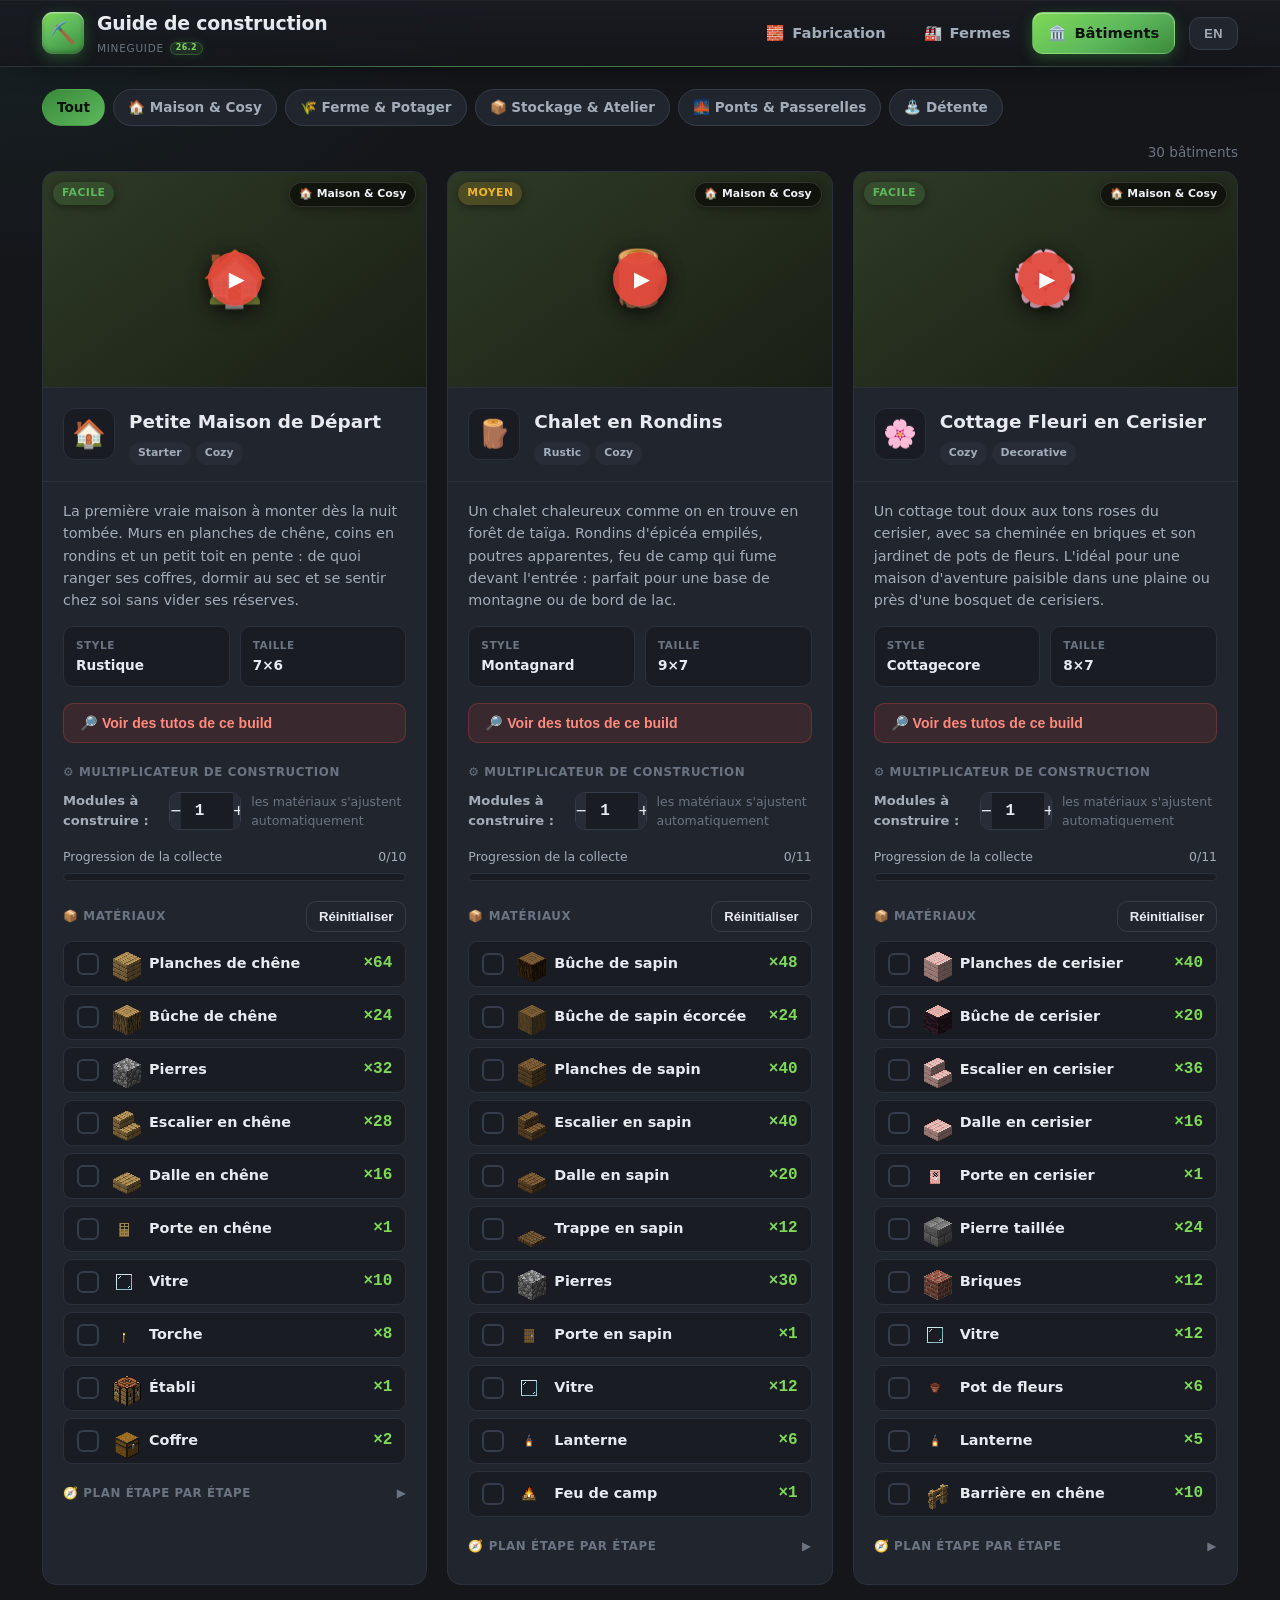
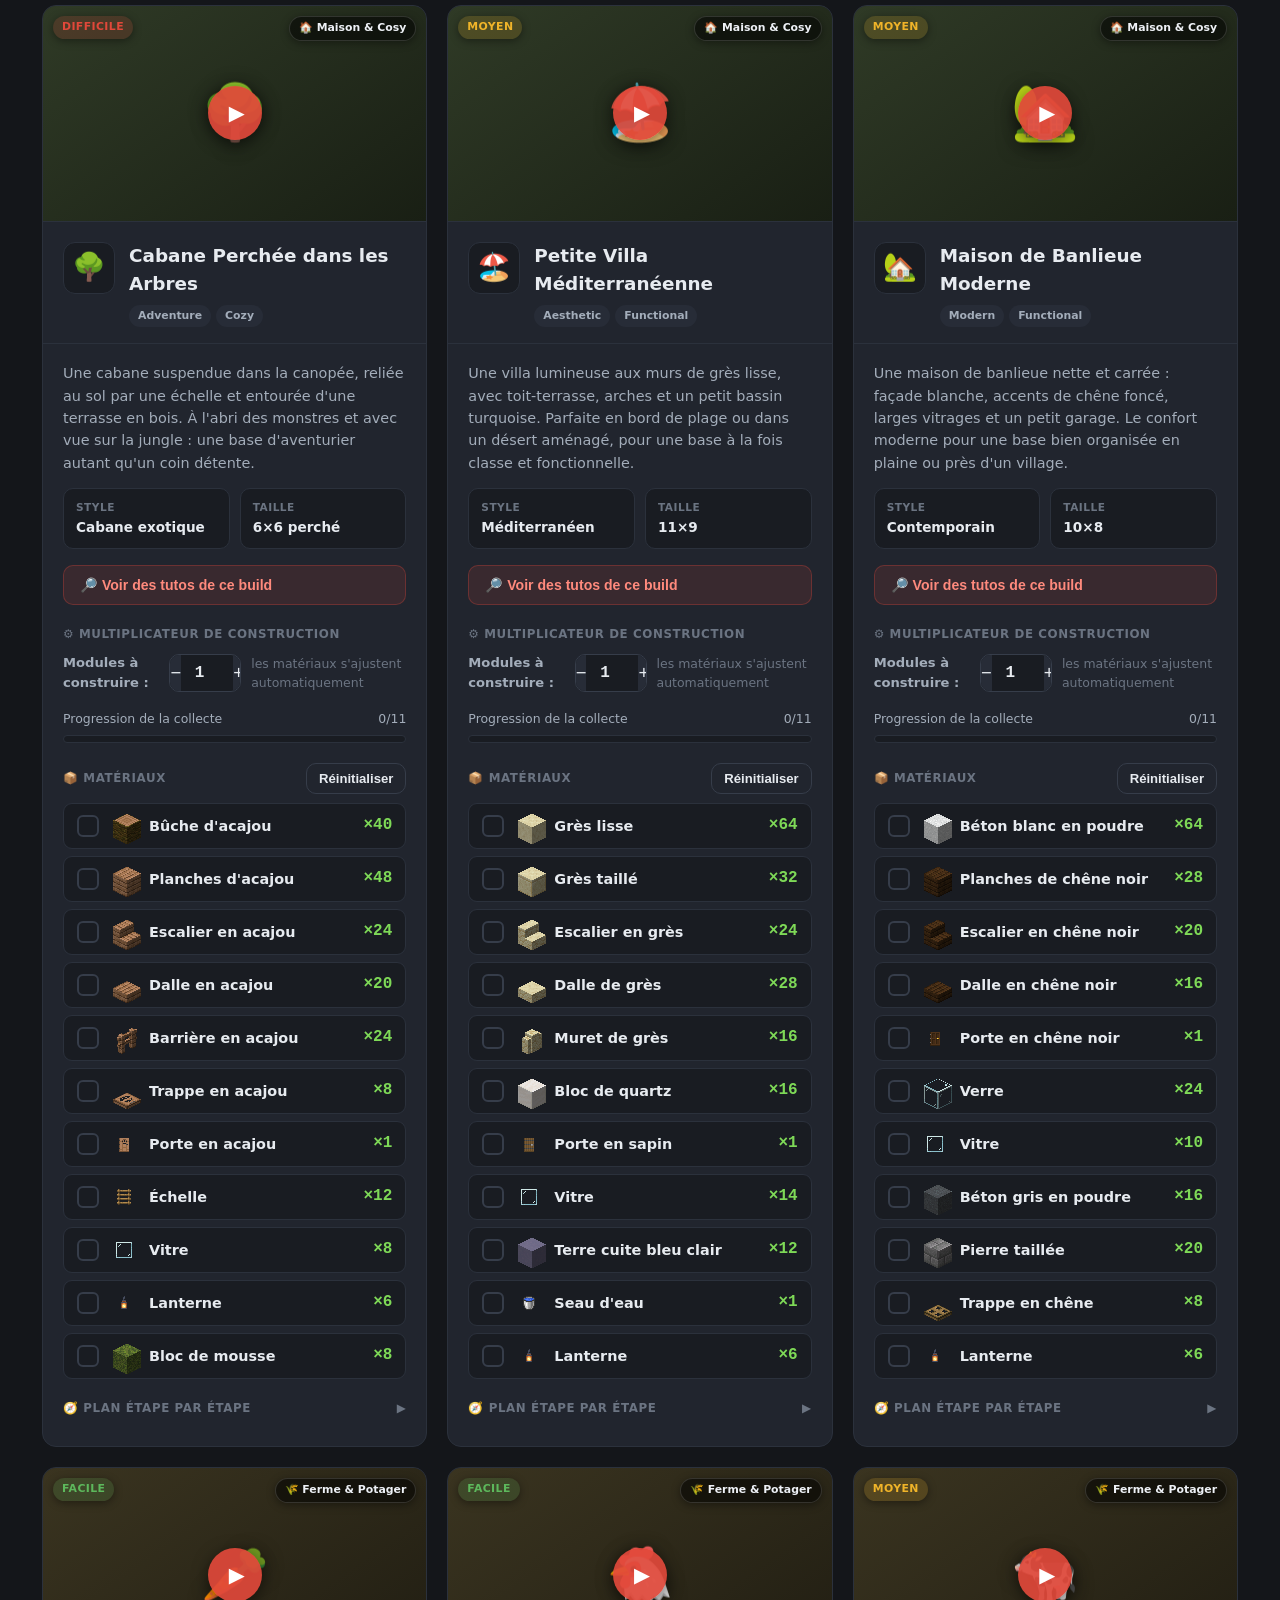
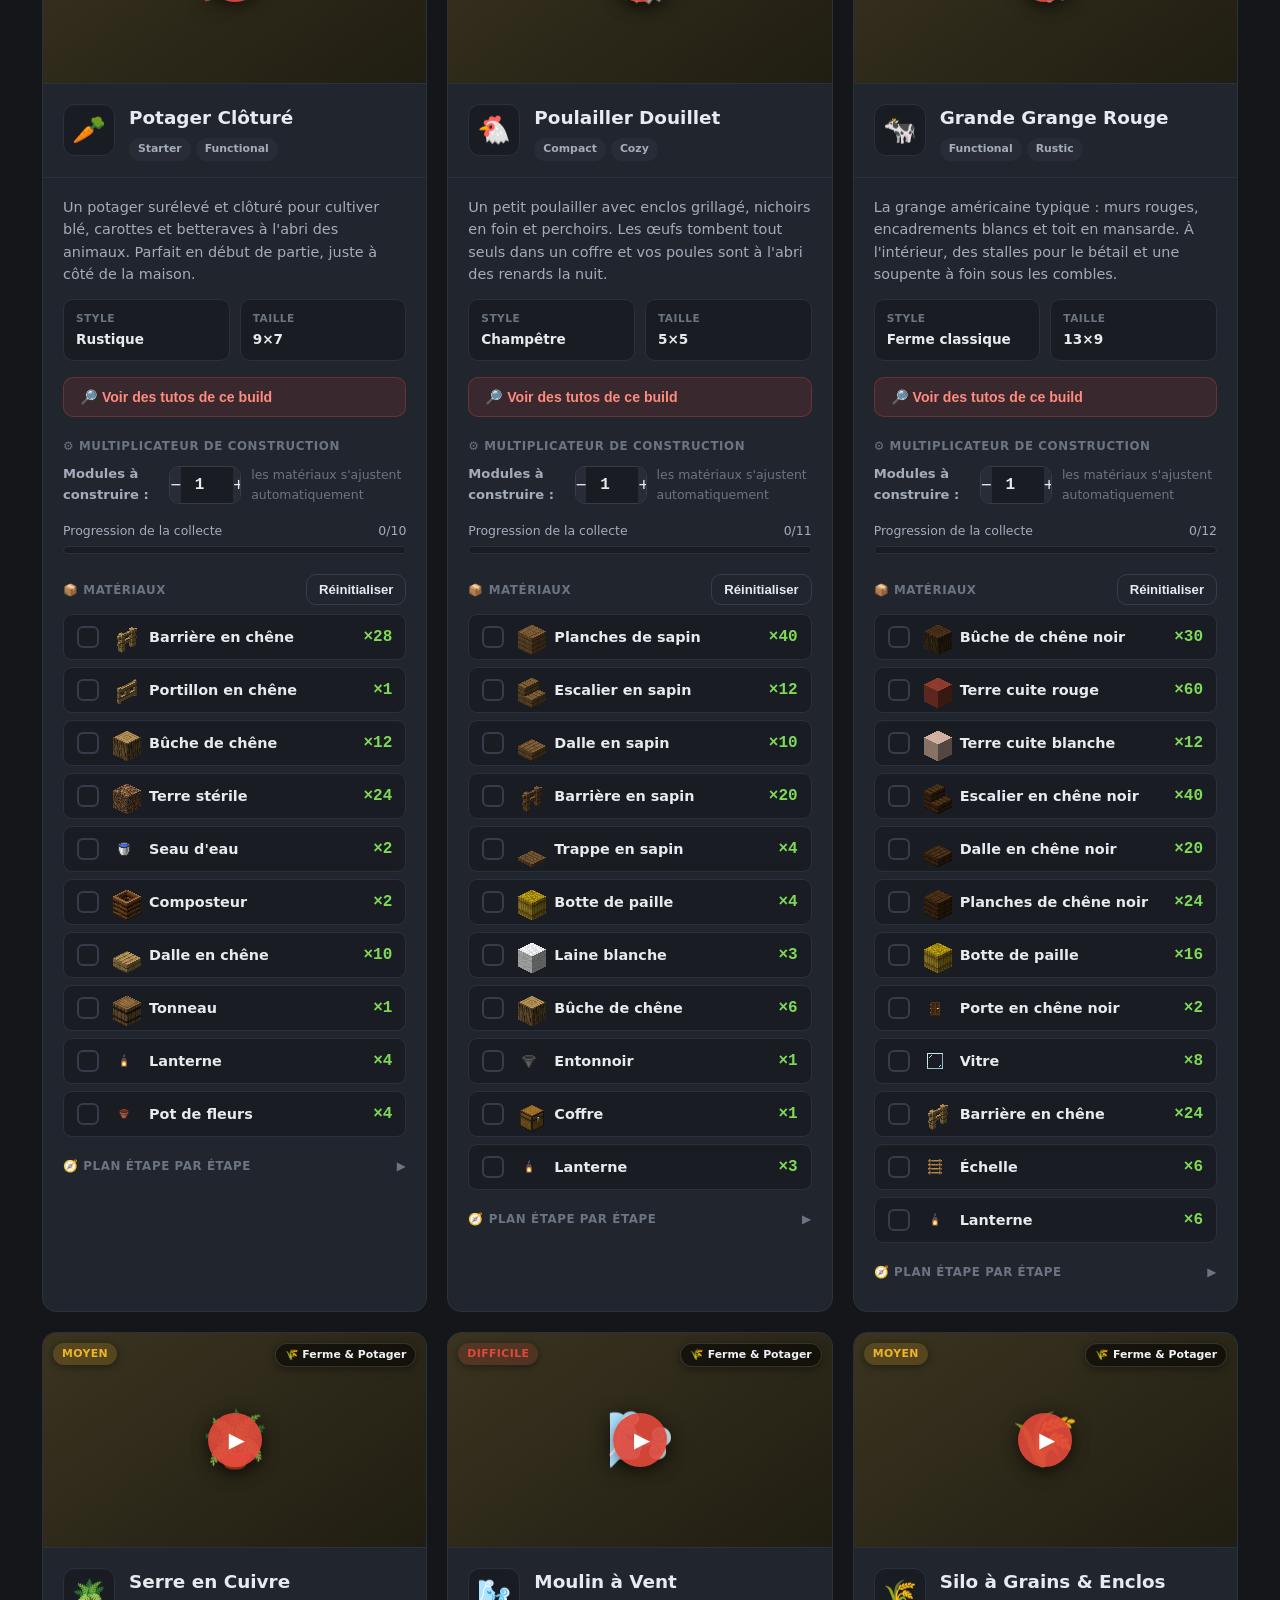
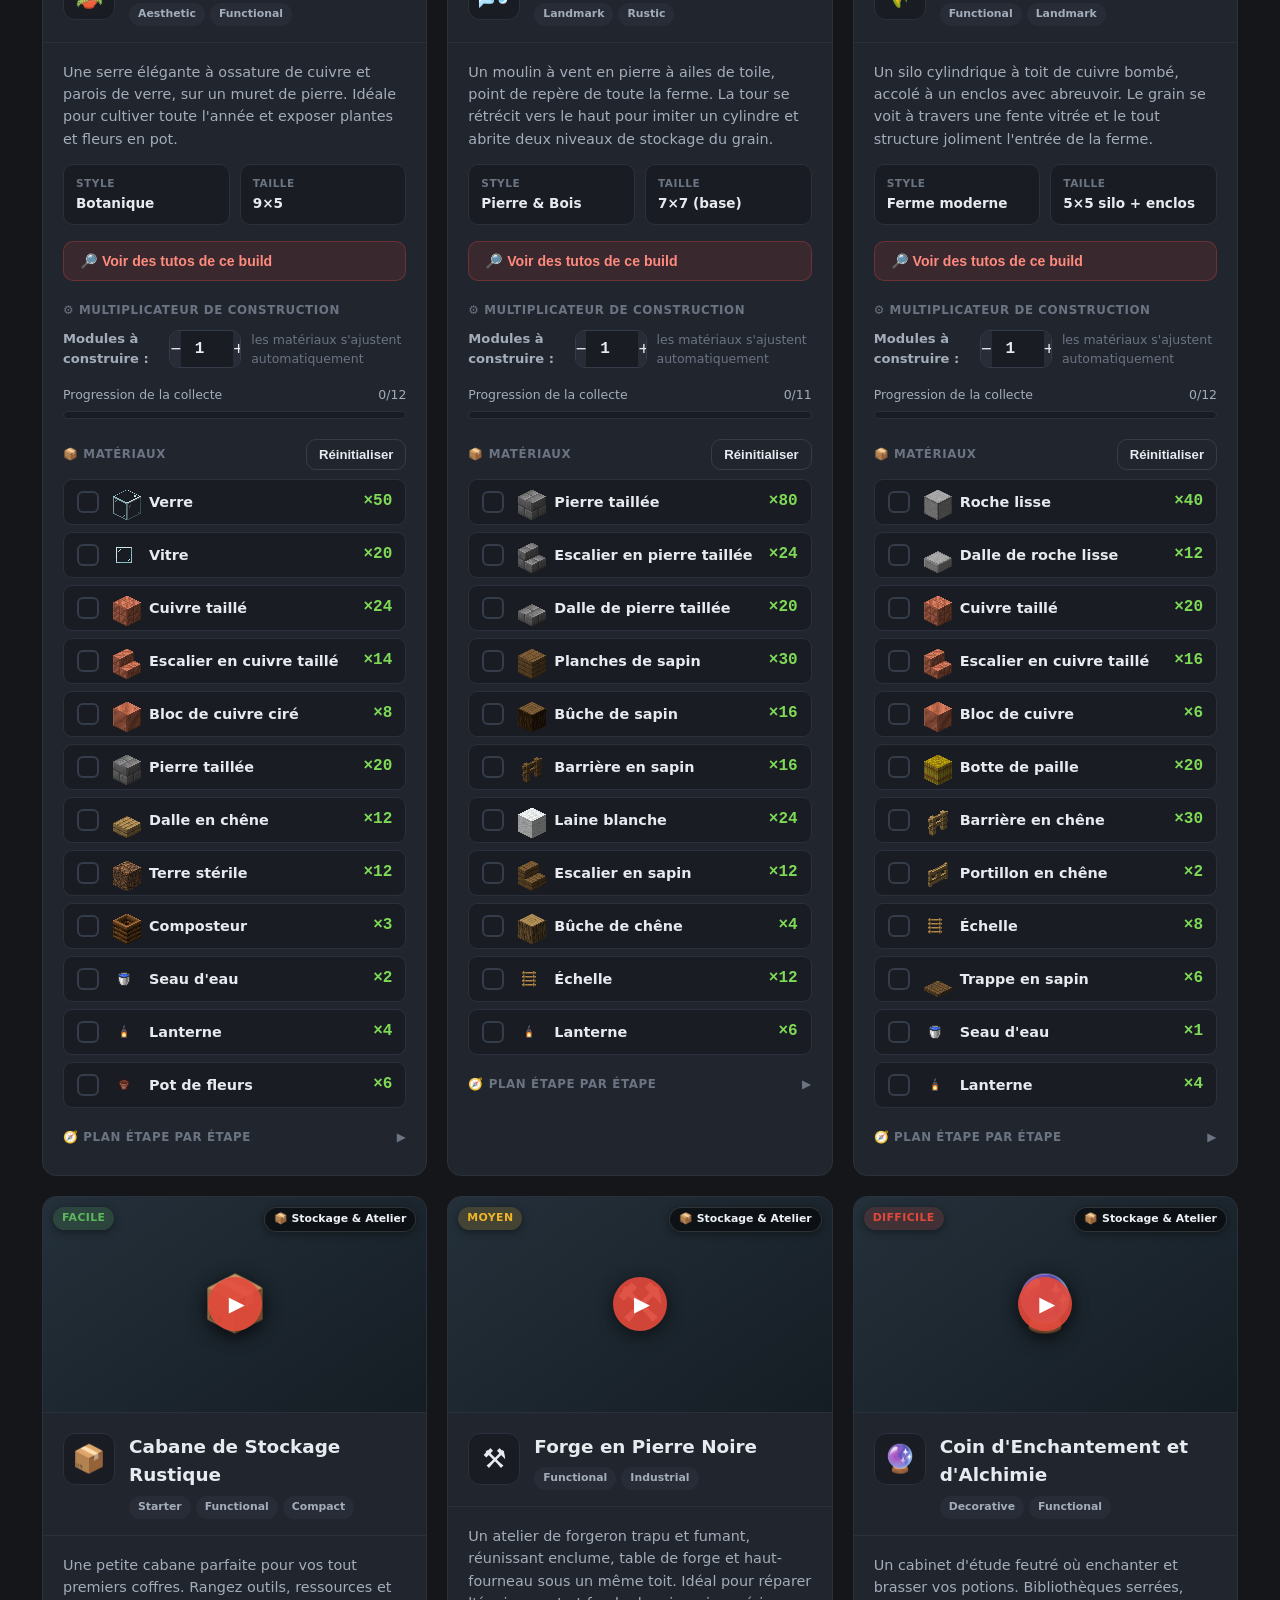
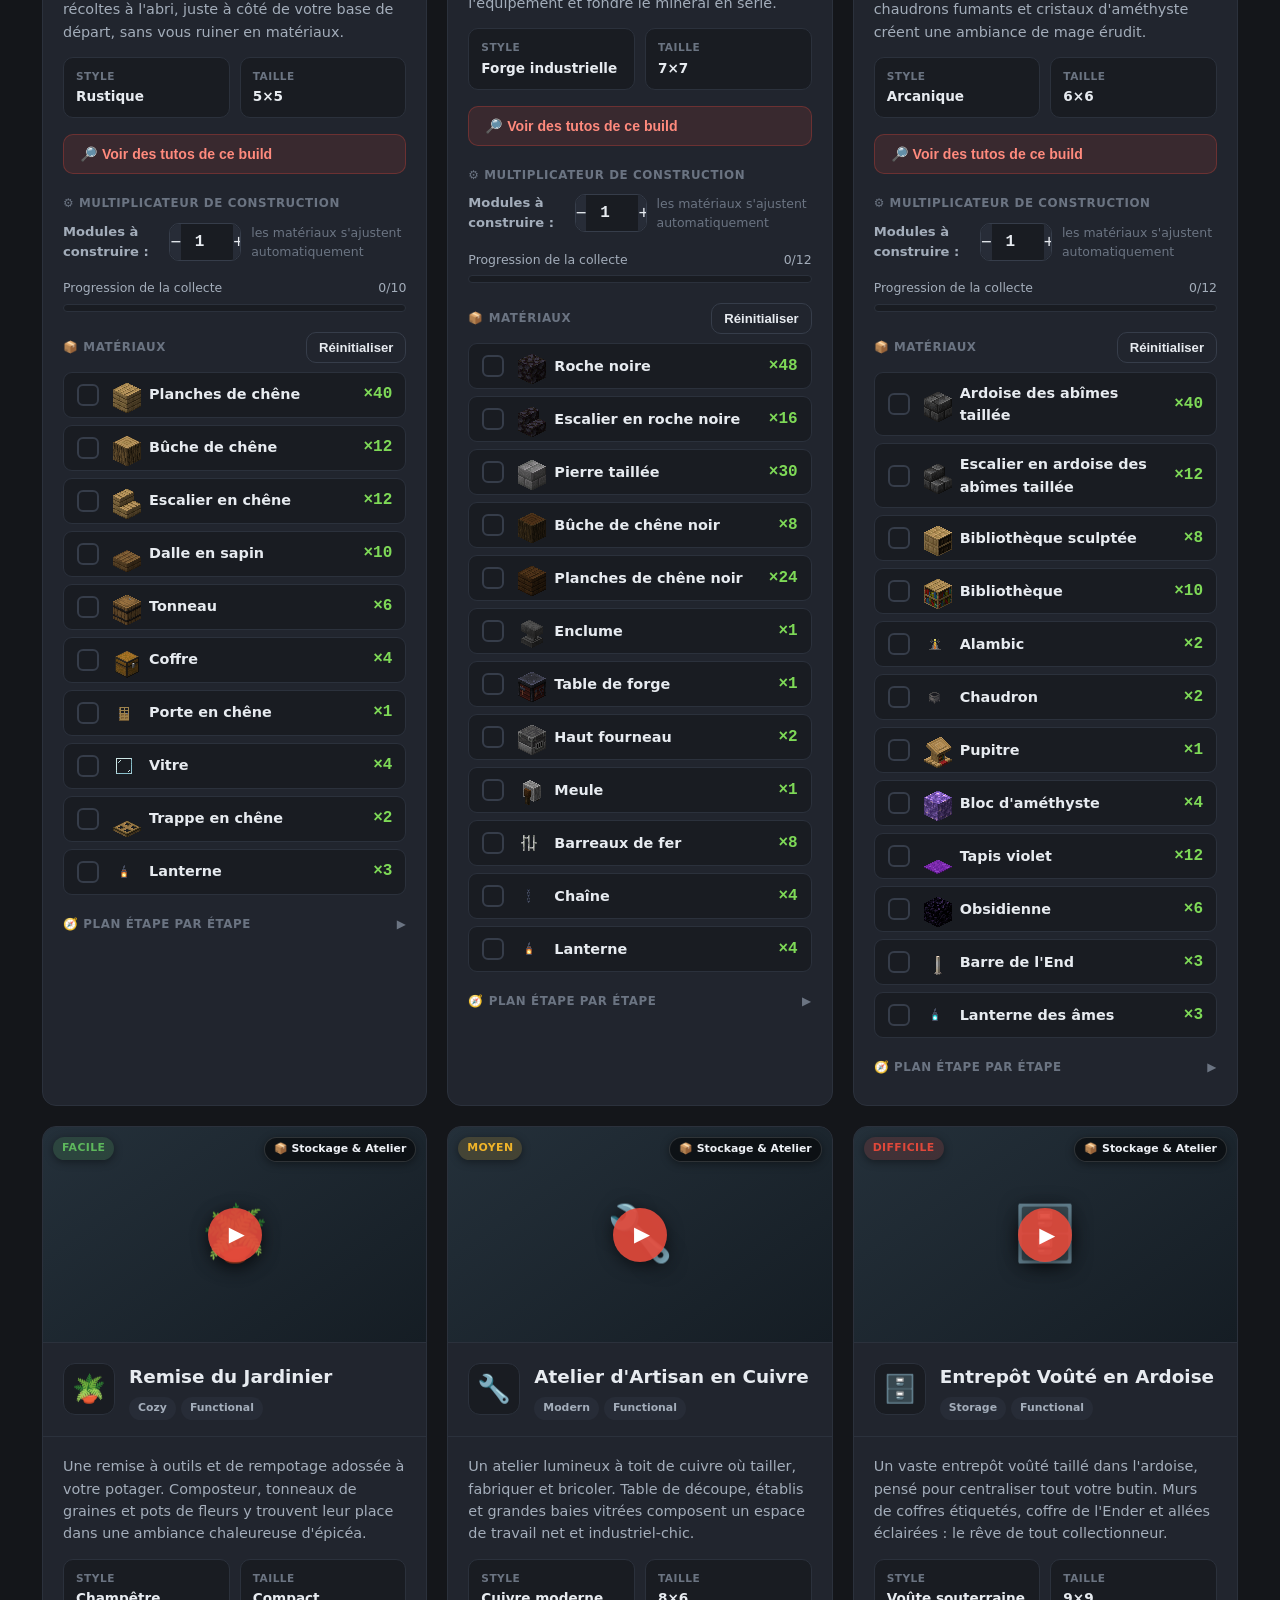
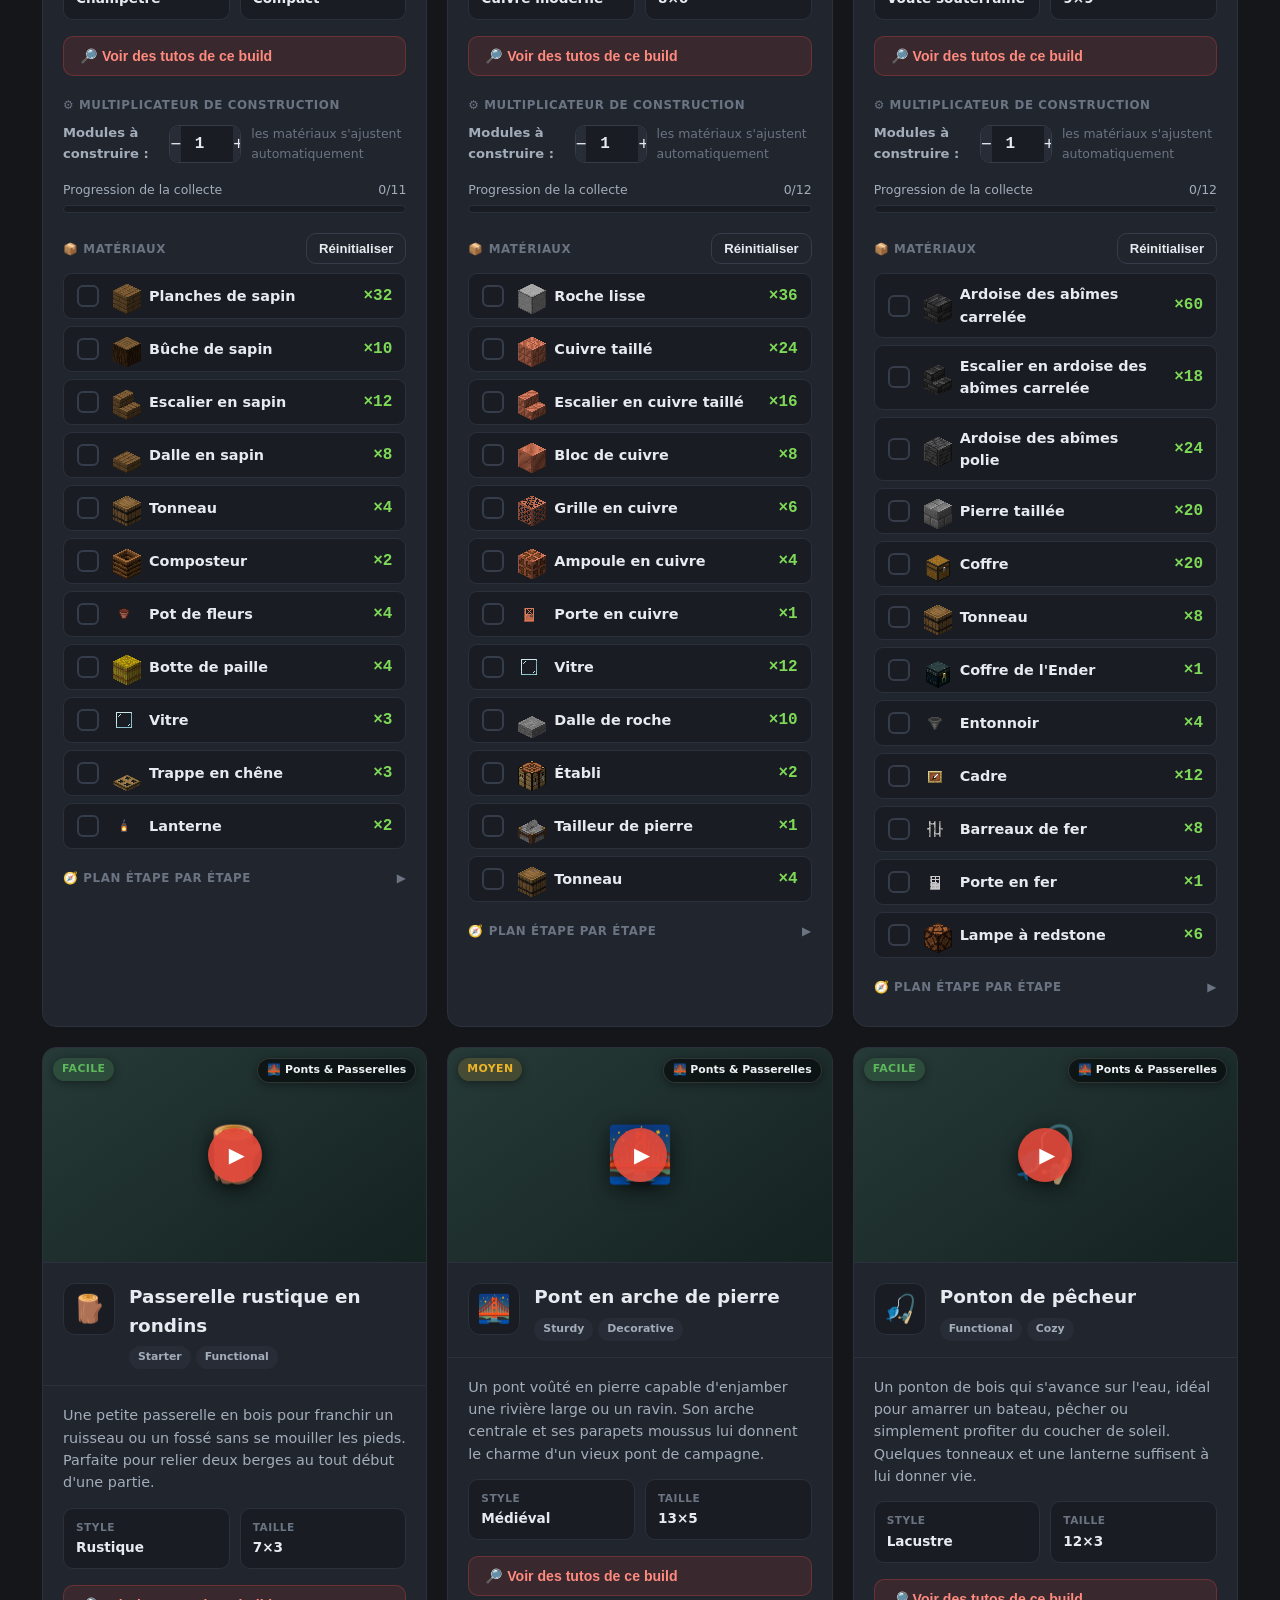
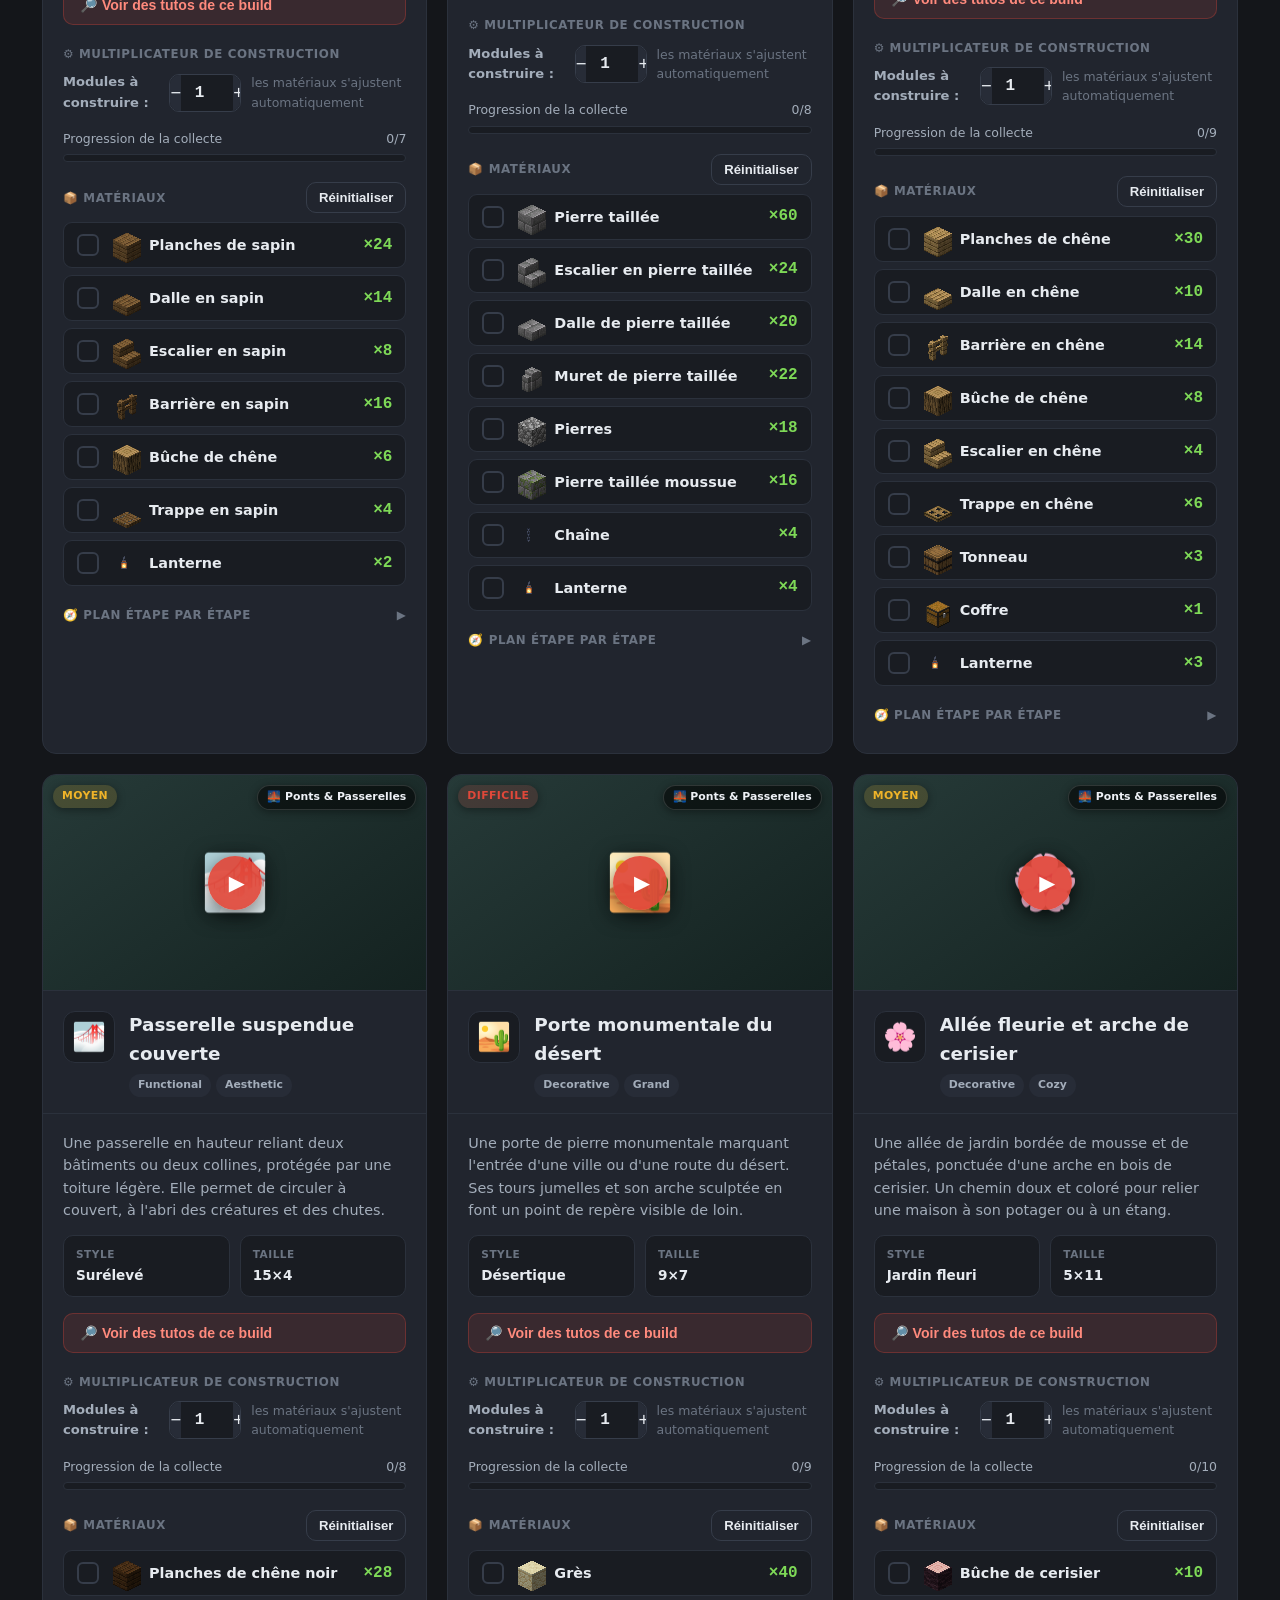
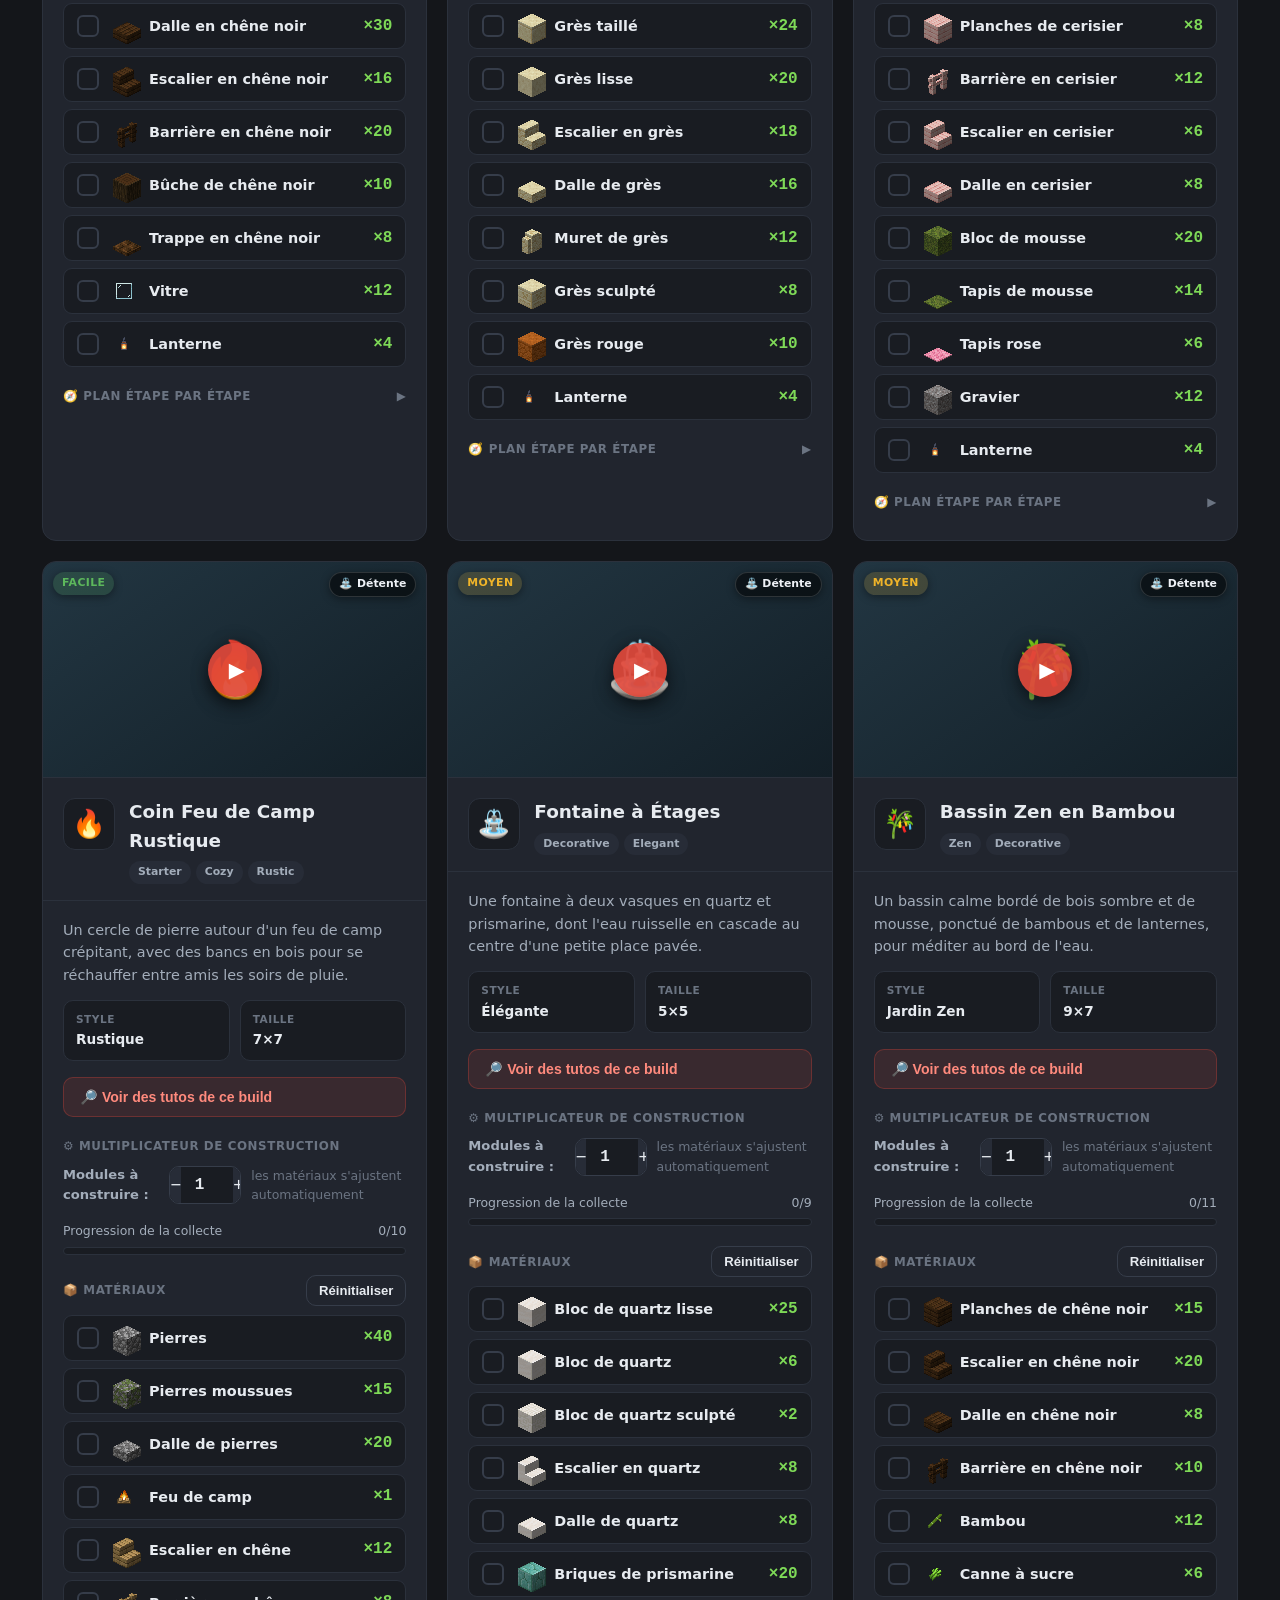
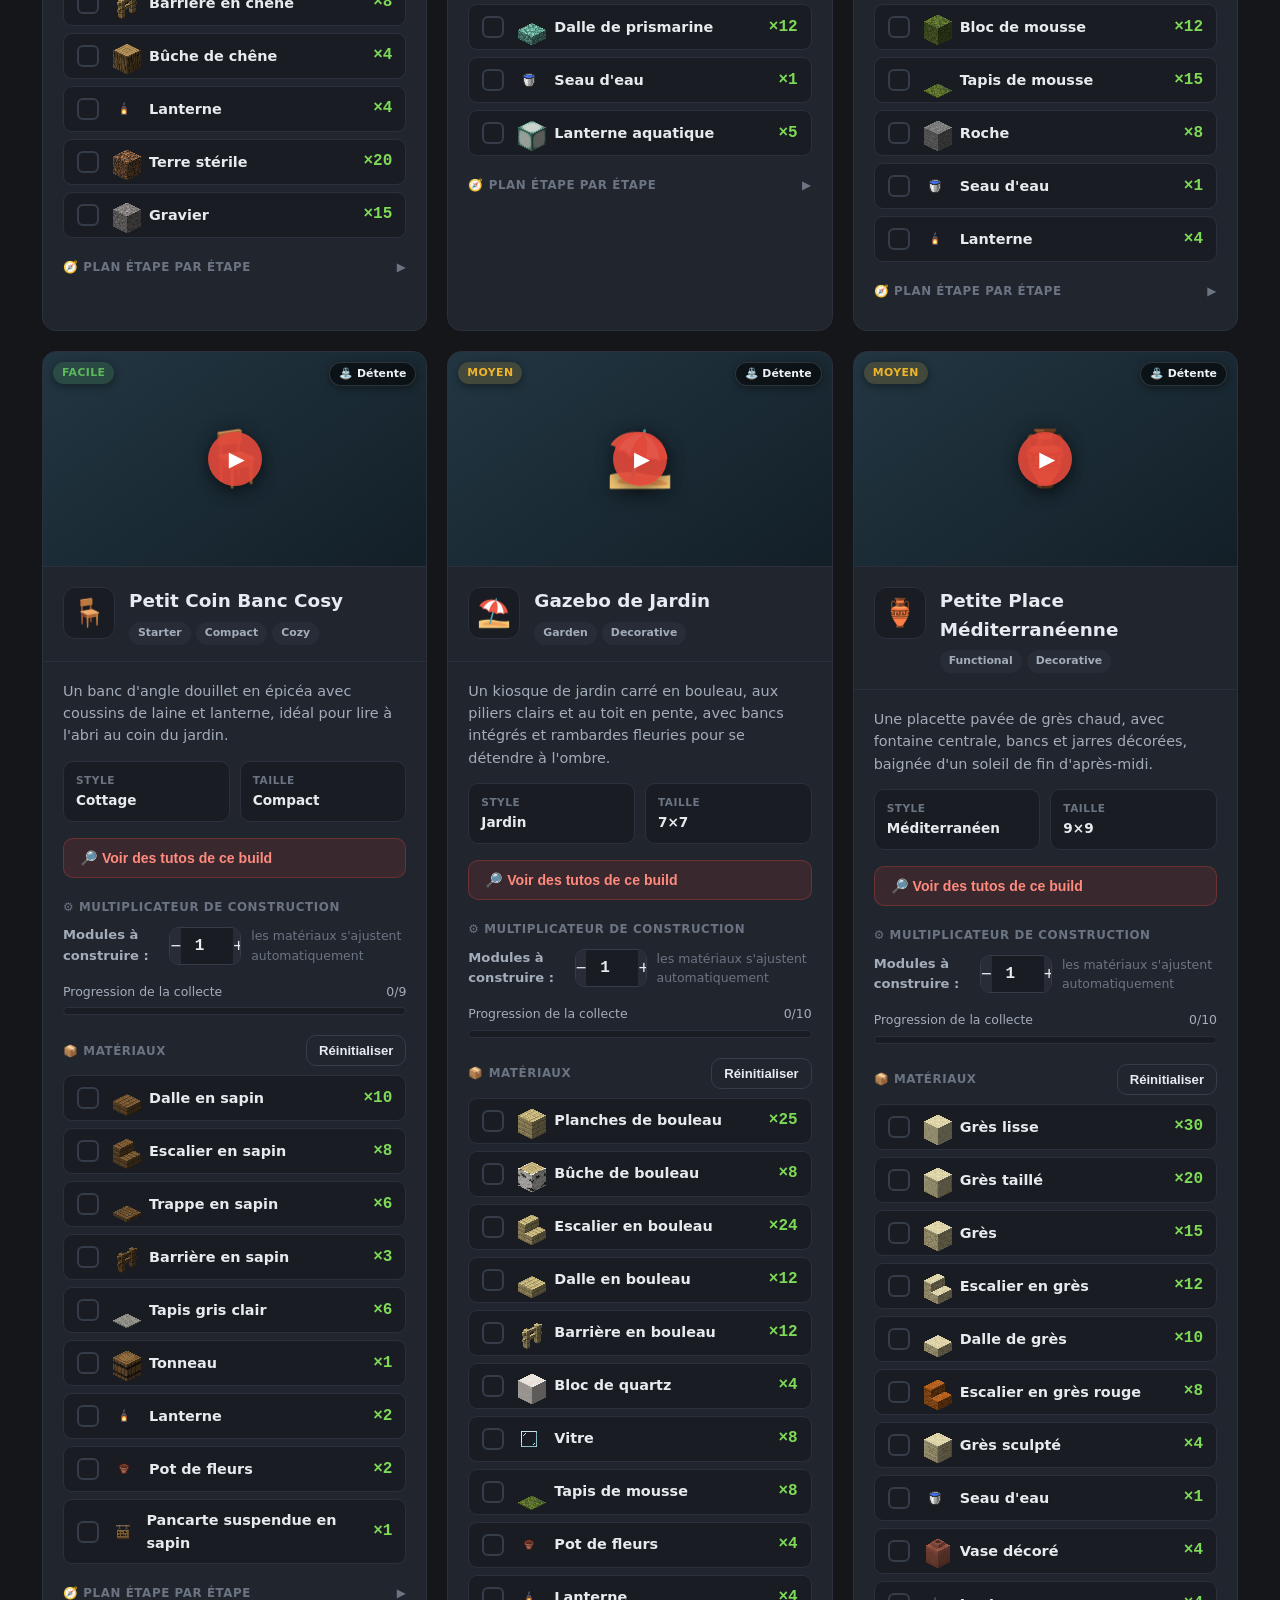
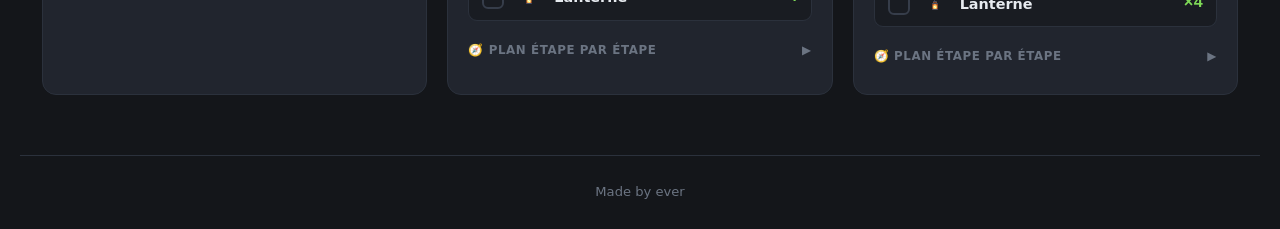
==== buildings.html @ 2fd903ae "Add Buildings guide (30 builds, 5 categories) + more crafts + left-aligned header - New buildings.ht" ====
<!DOCTYPE html>
<html lang="en">
<head>
  <meta charset="UTF-8">
  <meta name="viewport" content="width=device-width, initial-scale=1.0">
  <title>MineGuide · Constructions Minecraft</title>
  <link rel="stylesheet" href="css/style.css">
  <link rel="icon" href="data:image/svg+xml,<svg xmlns='http://www.w3.org/2000/svg' viewBox='0 0 100 100'><text y='.9em' font-size='90'>🏛️</text></svg>">
</head>
<body>
  <header class="topbar">
    <div class="wrap">
      <a class="brand" href="index.html" title="Accueil"><span class="logo">⛏️</span></a>
      <div class="header-center">
        <h1 class="page-title" data-i18n="page_title_builds">Guide de construction</h1>
        <div class="page-sub"><span data-i18n="brand_sub">MineGuide</span> <span class="ver">26.2</span></div>
      </div>
      <nav class="mainnav">
        <a href="index.html">🧱 <span class="lbl" data-i18n="nav_crafting">Fabrication</span></a>
        <a href="farms.html">🏭 <span class="lbl" data-i18n="nav_farms">Fermes</span></a>
        <a href="buildings.html" class="active">🏛️ <span class="lbl" data-i18n="nav_builds">Bâtiments</span></a>
        <button class="lang-btn" id="langToggle">EN</button>
      </nav>
    </div>
  </header>

  <main class="wrap">
    <section class="controls">
      <div class="tagrow" id="buildTagRow"></div>
      <div class="result-count" id="buildCount"></div>
    </section>

    <section class="farm-grid" id="buildGrid" style="margin-top:8px"></section>
  </main>

  <footer class="foot wrap">
    <span data-i18n="made_by">Made by ever</span>
  </footer>

  <script src="data/items.js"></script>
  <script src="data/buildings.js"></script>
  <script src="js/i18n.js"></script>
  <script src="js/app.js"></script>
  <script src="js/buildings.js"></script>
</body>
</html>
---- css/style.css ----
/* ============================================================
   Minecraft Crafting Guide & Farm Tracker
   Premium dark theme — stone / gray / green tones
   ============================================================ */

:root {
  /* Surfaces */
  --bg:            #14161a;
  --bg-2:          #191c22;
  --panel:         #21252e;
  --panel-2:       #272c37;
  --panel-hover:   #2e3541;
  --border:        #363d4a;
  --border-soft:   #2b313c;

  /* Text */
  --text:          #e7ebf0;
  --text-dim:      #a3adba;
  --text-faint:    #6b7482;

  /* Accents — Minecraft grass green + emerald */
  --green:         #5db85c;
  --green-bright:  #7ed957;
  --green-deep:    #3a8a3a;
  --emerald:       #2ecc71;
  --gold:          #f0b429;
  --redstone:      #e0483a;
  --diamond:       #4fd3c4;

  /* Difficulty */
  --easy:   #5db85c;
  --medium: #f0b429;
  --hard:   #e0483a;

  --radius:   14px;
  --radius-sm: 9px;
  --shadow:   0 10px 30px rgba(0,0,0,.45);
  --shadow-sm: 0 4px 14px rgba(0,0,0,.35);

  --font: "Segoe UI", system-ui, -apple-system, Roboto, Helvetica, Arial, sans-serif;
  --mono: "Consolas", "SF Mono", ui-monospace, monospace;
}

* { box-sizing: border-box; margin: 0; padding: 0; }

html { scroll-behavior: smooth; }

body {
  font-family: var(--font);
  background:
    radial-gradient(1200px 600px at 80% -10%, rgba(93,184,92,.10), transparent 60%),
    radial-gradient(900px 500px at 0% 0%, rgba(79,211,196,.06), transparent 55%),
    var(--bg);
  color: var(--text);
  line-height: 1.55;
  min-height: 100vh;
  -webkit-font-smoothing: antialiased;
}

img { image-rendering: pixelated; }

a { color: inherit; text-decoration: none; }

/* ---------- Layout shell ---------- */
.wrap { max-width: 1240px; margin: 0 auto; padding: 0 22px; }

header.topbar {
  position: sticky; top: 0; z-index: 40;
  background: linear-gradient(180deg, rgba(25,28,34,.90), rgba(20,22,26,.80));
  backdrop-filter: blur(14px);
  -webkit-backdrop-filter: blur(14px);
  border-bottom: 1px solid var(--border-soft);
  box-shadow: inset 0 1px 0 rgba(255,255,255,.04), 0 10px 30px -18px rgba(0,0,0,.8);
}
header.topbar::after {
  content: ""; position: absolute; left: 0; right: 0; bottom: -1px; height: 1px;
  background: linear-gradient(90deg, transparent 8%, rgba(93,184,92,.55), rgba(126,217,87,.35), transparent 92%);
  pointer-events: none;
}
.topbar .wrap {
  display: flex; align-items: center; gap: 13px;
  height: 66px;
}
.brand {
  display: flex; align-items: center; gap: 12px;
  font-weight: 800; font-size: 1.15rem; letter-spacing: .3px;
}
.brand .logo {
  position: relative;
  width: 42px; height: 42px; border-radius: 11px;
  display: grid; place-items: center; font-size: 1.3rem;
  background: linear-gradient(150deg, var(--green-bright), var(--green) 45%, var(--green-deep));
  box-shadow:
    inset 0 1.5px 0 rgba(255,255,255,.38),
    inset 0 -2px 4px rgba(0,0,0,.30),
    inset 0 0 0 1px rgba(255,255,255,.10),
    0 4px 14px rgba(58,138,58,.45);
  transition: transform .2s ease, box-shadow .2s ease;
}
.brand:hover .logo {
  transform: translateY(-1px) rotate(-4deg);
  box-shadow:
    inset 0 1.5px 0 rgba(255,255,255,.45),
    inset 0 -2px 4px rgba(0,0,0,.30),
    inset 0 0 0 1px rgba(255,255,255,.12),
    0 7px 22px rgba(93,184,92,.6);
}
.brand small { display:block; font-weight:500; font-size:.68rem; color:var(--text-faint); letter-spacing:.5px; text-transform:uppercase; }

nav.mainnav { display: flex; gap: 6px; margin-left: auto; align-items: center; }
nav.mainnav a {
  padding: 9px 15px; border-radius: 11px; font-weight: 600; font-size: .92rem;
  color: var(--text-dim);
  transition: transform .16s ease, background .16s ease, color .16s ease, border-color .16s ease, box-shadow .16s ease;
  display: flex; align-items: center; gap: 8px;
  border: 1px solid transparent;
}
nav.mainnav a:hover { background: var(--panel); color: var(--text); border-color: var(--border-soft); transform: translateY(-1px); }
nav.mainnav a.active {
  background: linear-gradient(150deg, var(--green-bright), var(--green) 55%, var(--green-deep));
  color: #08130a;
  border-color: rgba(255,255,255,.14);
  box-shadow: inset 0 1px 0 rgba(255,255,255,.35), 0 4px 14px rgba(58,138,58,.45);
}
nav.mainnav a.active:hover {
  transform: translateY(-1px);
  box-shadow: inset 0 1px 0 rgba(255,255,255,.42), 0 7px 20px rgba(93,184,92,.5);
}
.nav-badge {
  min-width: 20px; height: 20px; padding: 0 6px; border-radius: 999px;
  background: var(--redstone); color: #fff; font-size: .7rem; font-weight: 800;
  display: inline-grid; place-items: center;
}

/* ---------- Hero ---------- */
.hero { padding: 42px 0 26px; }
.hero h1 { font-size: 2.1rem; font-weight: 800; letter-spacing: -.5px; }
.hero h1 .accent { color: var(--green-bright); }
.hero p { color: var(--text-dim); margin-top: 8px; max-width: 640px; }

/* ---------- Controls: search + tags ---------- */
.controls { margin: 22px 0 8px; display: flex; flex-direction: column; gap: 16px; }
.searchbar {
  display: flex; align-items: center; gap: 12px;
  background: var(--panel); border: 1px solid var(--border);
  border-radius: var(--radius); padding: 4px 16px;
  transition: border-color .15s;
}
.searchbar:focus-within { border-color: var(--green); box-shadow: 0 0 0 3px rgba(93,184,92,.15); }
.searchbar svg { flex: none; color: var(--text-faint); }
.searchbar input {
  flex: 1; background: none; border: none; outline: none;
  color: var(--text); font-size: 1rem; padding: 12px 0; font-family: var(--font);
}
.searchbar input::placeholder { color: var(--text-faint); }
.searchbar .clear-x {
  background: var(--panel-2); border: none; color: var(--text-dim);
  width: 26px; height: 26px; border-radius: 7px; cursor: pointer; font-size: 1rem;
}
.searchbar .clear-x:hover { background: var(--panel-hover); color: var(--text); }

.tagrow { display: flex; flex-wrap: wrap; gap: 8px; align-items: center; }
.tag {
  padding: 7px 14px; border-radius: 999px; cursor: pointer;
  background: var(--panel); border: 1px solid var(--border);
  color: var(--text-dim); font-size: .85rem; font-weight: 600;
  transition: all .13s ease; user-select: none;
}
.tag:hover { background: var(--panel-hover); color: var(--text); transform: translateY(-1px); }
.tag.active {
  background: linear-gradient(145deg, var(--green-deep), var(--green));
  color: #08130a; border-color: transparent;
}
.tag[data-tag="Redstone"].active { background: linear-gradient(145deg,#a52d22,var(--redstone)); color:#fff; }
.tag[data-tag="Most Used"].active { background: linear-gradient(145deg,#b5851a,var(--gold)); color:#1a1305; }
.result-count { margin-left: auto; color: var(--text-faint); font-size: .85rem; }

/* ---------- Item grid ---------- */
.item-grid {
  display: grid; gap: 8px; margin: 20px 0 60px;
  grid-template-columns: repeat(auto-fill, minmax(94px, 1fr));
}
.item-card {
  position: relative;
  background: var(--panel); border: 1px solid var(--border-soft);
  border-radius: 10px; padding: 10px 6px 8px;
  cursor: pointer; text-align: center;
  transition: transform .12s ease, border-color .12s ease, box-shadow .12s ease;
}
.item-card:hover {
  transform: translateY(-2px);
  border-color: var(--green);
  box-shadow: var(--shadow-sm);
}
.item-icon {
  width: 48px; height: 48px; margin: 0 auto 6px;
  display: grid; place-items: center; font-size: 1.6rem;
  background: var(--bg-2); border-radius: 8px;
  border: 1px solid var(--border-soft);
  box-shadow: inset 0 2px 6px rgba(0,0,0,.3);
}
.item-icon img { width: 34px; height: 34px; }
.item-card .item-name { font-weight: 600; font-size: .74rem; line-height: 1.2; }
.item-card .item-sub { display: none; }
.fav-star {
  position: absolute; top: 4px; right: 5px;
  background: none; border: none; cursor: pointer;
  font-size: .9rem; color: var(--text-faint); opacity: .5;
  transition: all .13s; line-height: 1; padding: 0;
}
.fav-star:hover { transform: scale(1.2); opacity: 1; }
.fav-star.on { color: var(--gold); opacity: 1; text-shadow: 0 0 10px rgba(240,180,41,.5); }

.empty-state {
  grid-column: 1 / -1; text-align: center; padding: 60px 20px; color: var(--text-faint);
}
.empty-state .big { font-size: 2.4rem; margin-bottom: 8px; }

/* ---------- Modal ---------- */
.modal-backdrop {
  position: fixed; inset: 0; z-index: 100;
  background: rgba(8,9,11,.72); backdrop-filter: blur(4px);
  display: none; align-items: center; justify-content: center; padding: 24px;
}
.modal-backdrop.open { display: flex; animation: fade .18s ease; }
@keyframes fade { from { opacity: 0; } to { opacity: 1; } }
.modal {
  width: 100%; max-width: 560px; max-height: 88vh; overflow-y: auto;
  background: var(--panel); border: 1px solid var(--border);
  border-radius: var(--radius); box-shadow: var(--shadow);
  animation: pop .2s cubic-bezier(.2,.8,.2,1);
}
@keyframes pop { from { transform: translateY(14px) scale(.98); opacity: 0; } to { transform: none; opacity: 1; } }
.modal-head {
  display: flex; align-items: center; gap: 16px;
  padding: 22px 24px; border-bottom: 1px solid var(--border-soft);
  position: sticky; top: 0; background: var(--panel); z-index: 2;
}
.modal-head .item-icon { width: 58px; height: 58px; margin: 0; font-size: 2rem; }
.modal-head h2 { font-size: 1.35rem; }
.modal-head .cats { display: flex; flex-wrap: wrap; gap: 6px; margin-top: 6px; }
.mini-tag { font-size: .68rem; padding: 3px 9px; border-radius: 999px; background: var(--panel-2); color: var(--text-dim); font-weight: 600; }
.modal .close-btn {
  margin-left: auto; background: var(--panel-2); border: none; color: var(--text-dim);
  width: 34px; height: 34px; border-radius: 9px; cursor: pointer; font-size: 1.2rem; flex:none;
}
.modal .close-btn:hover { background: var(--panel-hover); color: var(--text); }
.modal-body { padding: 22px 24px 26px; }
.modal-body .desc { color: var(--text-dim); margin-bottom: 20px; }

/* ---------- Crafting grid 3x3 ---------- */
.craft-layout { display: flex; gap: 22px; align-items: center; flex-wrap: wrap; justify-content: center; }
.craft-grid {
  display: grid; grid-template-columns: repeat(3, 56px); grid-template-rows: repeat(3, 56px);
  gap: 6px; padding: 10px; background: var(--bg-2);
  border: 1px solid var(--border); border-radius: var(--radius-sm);
}
.craft-cell {
  background: var(--panel-2); border: 1px solid var(--border-soft);
  border-radius: 6px; display: grid; place-items: center; font-size: 1.5rem;
  position: relative;
}
.craft-cell.empty { background: rgba(0,0,0,.18); }
.craft-cell img { width: 34px; height: 34px; }
.craft-cell .qty {
  position: absolute; bottom: 1px; right: 3px; font-size: .68rem; font-weight: 800;
  color: #fff; text-shadow: 1px 1px 0 #000; font-family: var(--mono);
}
.craft-cell.clickable { cursor: pointer; }
.craft-cell.clickable:hover { border-color: var(--green); }
.craft-arrow { font-size: 1.8rem; color: var(--text-faint); }
.craft-result {
  width: 72px; height: 72px; background: var(--bg-2);
  border: 1px solid var(--green); border-radius: var(--radius-sm);
  display: grid; place-items: center; font-size: 2.1rem; position: relative;
  box-shadow: 0 0 0 3px rgba(93,184,92,.14);
}
.craft-result img { width: 46px; height: 46px; }
.craft-result .qty { position:absolute; bottom:2px; right:5px; font-size:.85rem; font-weight:800; color:#fff; text-shadow:1px 1px 0 #000; font-family:var(--mono); }

.recipe-note {
  display: inline-flex; align-items: center; gap: 7px;
  margin-top: 18px; padding: 8px 14px; border-radius: 10px;
  background: var(--bg-2); border: 1px solid var(--border-soft);
  font-size: .82rem; color: var(--text-dim);
}
.recipe-type-badge { font-weight:700; color: var(--green-bright); }

.mats-title { font-size: .8rem; text-transform: uppercase; letter-spacing: .6px; color: var(--text-faint); margin: 24px 0 10px; font-weight: 700; }
.mat-list { display: flex; flex-direction: column; gap: 8px; }
.mat-row {
  display: flex; align-items: center; gap: 12px;
  background: var(--bg-2); border: 1px solid var(--border-soft);
  border-radius: 10px; padding: 10px 14px;
}
.mat-row .ic { width: 30px; height: 30px; display: grid; place-items: center; font-size: 1.2rem; background: var(--panel-2); border-radius: 7px; }
.mat-row .nm { font-weight: 600; }
.mat-row .ct { margin-left: auto; font-family: var(--mono); color: var(--green-bright); font-weight: 700; }

.modal-actions { display: flex; gap: 10px; margin-top: 24px; }

/* ---------- Buttons ---------- */
.btn {
  padding: 11px 18px; border-radius: 10px; font-weight: 700; font-size: .9rem;
  cursor: pointer; border: 1px solid var(--border); background: var(--panel-2);
  color: var(--text); transition: all .14s; display: inline-flex; align-items: center; gap: 8px;
}
.btn:hover { background: var(--panel-hover); transform: translateY(-1px); }
.btn.primary {
  background: linear-gradient(145deg, var(--green-deep), var(--green));
  color: #08130a; border-color: transparent;
}
.btn.primary:hover { filter: brightness(1.08); }
.btn.ghost { background: transparent; }
.btn.danger { color: var(--redstone); border-color: rgba(224,72,58,.4); }
.btn.danger:hover { background: rgba(224,72,58,.12); }
.btn.sm { padding: 7px 12px; font-size: .82rem; }

/* ============================================================
   FARMS PAGE
   ============================================================ */
.farm-grid {
  display: grid; gap: 20px; margin: 26px 0 60px;
  grid-template-columns: repeat(auto-fill, minmax(340px, 1fr));
}
.farm-card {
  background: var(--panel); border: 1px solid var(--border-soft);
  border-radius: var(--radius); overflow: hidden;
  transition: border-color .15s, box-shadow .15s;
}
.farm-card:hover { border-color: var(--border); box-shadow: var(--shadow-sm); }
.farm-card .fc-head {
  display: flex; align-items: flex-start; gap: 14px; padding: 20px 20px 16px;
  border-bottom: 1px solid var(--border-soft);
}
.farm-card .fc-emoji {
  width: 52px; height: 52px; flex: none; border-radius: 12px; font-size: 1.7rem;
  display: grid; place-items: center; background: var(--bg-2); border: 1px solid var(--border-soft);
}
.farm-card h3 { font-size: 1.15rem; }
.farm-card .fc-tags { display: flex; flex-wrap: wrap; gap: 5px; margin-top: 6px; }
.pill {
  font-size: .68rem; font-weight: 700; padding: 3px 9px; border-radius: 999px;
  background: var(--panel-2); color: var(--text-dim);
}
.diff { text-transform: uppercase; letter-spacing: .4px; }
.diff.Easy   { background: rgba(93,184,92,.16);  color: var(--easy); }
.diff.Medium { background: rgba(240,180,41,.16);  color: var(--medium); }
.diff.Hard   { background: rgba(224,72,58,.16);   color: var(--hard); }

.fc-body { padding: 18px 20px 20px; }
.fc-desc { color: var(--text-dim); font-size: .9rem; margin-bottom: 14px; }
.fc-metrics { display: flex; gap: 10px; flex-wrap: wrap; margin-bottom: 16px; }
.metric {
  flex: 1; min-width: 120px; background: var(--bg-2); border: 1px solid var(--border-soft);
  border-radius: 10px; padding: 10px 12px;
}
.metric .lbl { font-size: .66rem; text-transform: uppercase; letter-spacing: .5px; color: var(--text-faint); font-weight: 700; }
.metric .val { font-size: .85rem; font-weight: 700; margin-top: 2px; }

/* progress */
.prog-wrap { margin: 4px 0 16px; }
.prog-top { display: flex; justify-content: space-between; font-size: .78rem; color: var(--text-dim); margin-bottom: 6px; }
.prog-bar { height: 8px; background: var(--bg-2); border-radius: 999px; overflow: hidden; border: 1px solid var(--border-soft); }
.prog-fill { height: 100%; background: linear-gradient(90deg, var(--green-deep), var(--green-bright)); width: 0; transition: width .3s ease; }

/* multiplier */
.mult-row { display: flex; align-items: center; gap: 10px; margin: 4px 0 16px; }
.mult-row label { font-size: .82rem; color: var(--text-dim); font-weight: 600; }
.stepper { display: flex; align-items: center; background: var(--bg-2); border: 1px solid var(--border); border-radius: 10px; overflow: hidden; }
.stepper button { width: 34px; height: 36px; background: var(--panel-2); border: none; color: var(--text); font-size: 1.15rem; cursor: pointer; }
.stepper button:hover { background: var(--panel-hover); }
.stepper input { width: 52px; text-align: center; background: none; border: none; color: var(--text); font-weight: 800; font-size: 1rem; outline: none; font-family: var(--mono); }

/* material checklist */
.checklist { display: flex; flex-direction: column; gap: 7px; }
.check-row {
  display: flex; align-items: center; gap: 12px; cursor: pointer;
  background: var(--bg-2); border: 1px solid var(--border-soft);
  border-radius: 9px; padding: 9px 13px; transition: background .12s;
}
.check-row:hover { background: var(--panel-2); }
.check-row.done { opacity: .55; }
.check-row.done .cr-name { text-decoration: line-through; }
.check-box {
  width: 22px; height: 22px; border-radius: 6px; flex: none;
  border: 2px solid var(--border); display: grid; place-items: center;
  font-size: .8rem; color: #08130a; transition: all .13s;
}
.check-row.done .check-box { background: var(--green); border-color: var(--green); }
.cr-ic { width: 26px; height: 26px; display: grid; place-items: center; font-size: 1.05rem; }
.cr-name { font-size: .9rem; font-weight: 600; }
.cr-qty { margin-left: auto; font-family: var(--mono); font-weight: 700; color: var(--green-bright); }

.section-label { font-size: .74rem; text-transform: uppercase; letter-spacing: .6px; color: var(--text-faint); margin: 20px 0 9px; font-weight: 700; display:flex; align-items:center; gap:8px; }

.steps-list { counter-reset: step; display: flex; flex-direction: column; gap: 8px; }
.step-item { display: flex; gap: 12px; font-size: .88rem; color: var(--text-dim); }
.step-item::before {
  counter-increment: step; content: counter(step);
  flex: none; width: 24px; height: 24px; border-radius: 7px;
  background: var(--green-deep); color: #eafff0; font-weight: 800; font-size: .78rem;
  display: grid; place-items: center;
}
.tips-list { list-style: none; display: flex; flex-direction: column; gap: 7px; }
.tips-list li { font-size: .85rem; color: var(--text-dim); padding-left: 22px; position: relative; }
.tips-list li::before { content: "💡"; position: absolute; left: 0; }

.fc-actions { display: flex; gap: 10px; margin-top: 18px; flex-wrap: wrap; }

.video-btn {
  display: flex; align-items: center; gap: 10px; width: 100%;
  padding: 11px 16px; border-radius: 10px; margin-top: 14px;
  background: rgba(224,72,58,.12); border: 1px solid rgba(224,72,58,.3);
  color: #ff8a7d; font-weight: 700; font-size: .88rem; cursor: pointer;
  transition: background .14s;
}
.video-btn:hover { background: rgba(224,72,58,.2); }

/* collapsible */
.collapse-head { display:flex; align-items:center; gap:8px; cursor:pointer; user-select:none; }
.collapse-head .chev { transition: transform .18s; color: var(--text-faint); margin-left:auto; }
.collapse.open .chev { transform: rotate(90deg); }
.collapse-body { display: none; padding-top: 4px; }
.collapse.open .collapse-body { display: block; }

/* video embed in modal */
.video-embed { position: relative; width: 100%; aspect-ratio: 16/9; border-radius: var(--radius-sm); overflow: hidden; margin-top: 8px; border:1px solid var(--border); }
.video-embed iframe { position: absolute; inset: 0; width: 100%; height: 100%; border: 0; }

/* ============================================================
   SHOPPING LIST PAGE
   ============================================================ */
.shop-layout { display: grid; grid-template-columns: 1fr 1.3fr; gap: 24px; margin: 26px 0 60px; align-items: start; }
.card {
  background: var(--panel); border: 1px solid var(--border-soft);
  border-radius: var(--radius); padding: 22px;
}
.card h2 { font-size: 1.1rem; margin-bottom: 4px; }
.card .card-sub { color: var(--text-faint); font-size: .85rem; margin-bottom: 16px; }

.pick-list { display: flex; flex-direction: column; gap: 8px; max-height: 480px; overflow-y: auto; }
.pick-row {
  display: flex; align-items: center; gap: 12px;
  background: var(--bg-2); border: 1px solid var(--border-soft);
  border-radius: 10px; padding: 10px 13px;
}
.pick-row .pk-ic { width: 30px; height: 30px; display: grid; place-items: center; font-size: 1.15rem; background: var(--panel-2); border-radius: 7px; }
.pick-row .pk-name { font-weight: 600; font-size: .9rem; }
.pick-row .pk-sub { font-size: .72rem; color: var(--text-faint); }
.pick-row .pk-add { margin-left: auto; }
.qty-input { width: 54px; text-align:center; background: var(--bg); border:1px solid var(--border); color:var(--text); border-radius:8px; padding:6px; font-family:var(--mono); font-weight:700; }

.agg-list { display: flex; flex-direction: column; gap: 8px; }
.agg-row {
  display: flex; align-items: center; gap: 12px;
  background: var(--bg-2); border: 1px solid var(--border-soft);
  border-radius: 10px; padding: 11px 14px;
}
.agg-row.have { opacity:.5; }
.agg-row.have .ag-name { text-decoration: line-through; }
.agg-row .ag-ic { width: 32px; height: 32px; display: grid; place-items: center; font-size: 1.25rem; background: var(--panel-2); border-radius: 8px; }
.agg-row .ag-name { font-weight: 600; }
.agg-row .ag-src { font-size: .72rem; color: var(--text-faint); }
.agg-row .ag-qty { margin-left: auto; font-family: var(--mono); font-weight: 800; color: var(--green-bright); font-size: 1.05rem; }
.agg-row .ag-check { width:22px;height:22px;border-radius:6px;border:2px solid var(--border);cursor:pointer;flex:none;display:grid;place-items:center;color:#08130a; }
.agg-row.have .ag-check { background:var(--green); border-color:var(--green); }

.chip-src { font-size:.66rem; padding:2px 7px; border-radius:999px; background:var(--panel-2); color:var(--text-dim); font-weight:600; }

.toolbar-row { display:flex; gap:10px; align-items:center; flex-wrap:wrap; margin-bottom:16px; }
.toolbar-row .spacer { margin-left:auto; }

/* toast */
.toast {
  position: fixed; bottom: 26px; left: 50%; transform: translateX(-50%) translateY(20px);
  background: var(--panel); border: 1px solid var(--green); color: var(--text);
  padding: 12px 20px; border-radius: 12px; box-shadow: var(--shadow);
  font-weight: 600; font-size: .9rem; opacity: 0; pointer-events: none;
  transition: all .25s ease; z-index: 200; display:flex; align-items:center; gap:10px;
}
.toast.show { opacity: 1; transform: translateX(-50%) translateY(0); }

footer.foot { border-top: 1px solid var(--border-soft); padding: 26px 0; color: var(--text-faint); font-size: .82rem; text-align: center; }
footer.foot a { color: var(--green-bright); }

/* ---------- Header title (left, next to logo) + language toggle ---------- */
.header-center { flex: 0 1 auto; text-align: left; min-width: 0; margin-right: auto; }
.page-title {
  font-size: 1.18rem; font-weight: 800; letter-spacing: -.2px;
  white-space: nowrap; overflow: hidden; text-overflow: ellipsis;
  background: linear-gradient(180deg, #ffffff, #cdd6e2);
  -webkit-background-clip: text; background-clip: text;
  -webkit-text-fill-color: transparent; color: transparent;
}
.page-sub {
  font-size: .66rem; color: var(--text-faint); text-transform: uppercase; letter-spacing: .7px; margin-top: 2px;
  display: flex; align-items: center; justify-content: flex-start; gap: 6px;
}
.page-sub .ver {
  color: var(--green-bright); font-weight: 800; font-size: .5rem; letter-spacing: .3px;
  background: rgba(93,184,92,.14); border: 1px solid rgba(93,184,92,.32);
  padding: 0 5px; border-radius: 999px; line-height: 1.35;
  box-shadow: 0 0 10px rgba(93,184,92,.14);
}
.lang-btn {
  margin-left: 8px; padding: 8px 14px; border-radius: 11px;
  border: 1px solid var(--border); background: var(--panel);
  color: var(--text-dim); font-weight: 800; font-size: .8rem; letter-spacing: .5px;
  cursor: pointer; transition: all .16s;
}
.lang-btn:hover { background: var(--panel-hover); color: var(--text); border-color: var(--green); transform: translateY(-1px); box-shadow: 0 0 0 3px rgba(93,184,92,.12); }
.lang-btn:active { transform: translateY(0); box-shadow: none; }

/* ---------- Farm thumbnail ---------- */
.fc-thumb-wrap { position: relative; width: 100%; aspect-ratio: 16 / 9; overflow: hidden; cursor: pointer;
  background: linear-gradient(145deg, var(--panel-2), var(--bg-2)); border-bottom: 1px solid var(--border-soft); }
.fc-thumb { width: 100%; height: 100%; object-fit: cover; display: block; image-rendering: auto; transition: transform .3s ease; }
.fc-thumb-wrap:hover .fc-thumb { transform: scale(1.05); }
.fc-thumb-fallback { position: absolute; inset: 0; display: none; place-items: center; font-size: 3.4rem; }
.fc-thumb-wrap.noimg .fc-thumb { display: none; }
.fc-thumb-wrap.noimg .fc-thumb-fallback { display: grid; }
.fc-thumb-play { position: absolute; inset: 0; margin: auto; width: 54px; height: 54px; border-radius: 50%;
  background: rgba(224,72,58,.92); color: #fff; display: grid; place-items: center; font-size: 1.3rem; padding-left: 4px;
  box-shadow: 0 4px 16px rgba(0,0,0,.5); transition: transform .15s, background .15s; pointer-events: none; }
.fc-thumb-wrap:hover .fc-thumb-play { transform: scale(1.12); background: #e0483a; }
.fc-thumb-diff { position: absolute; top: 10px; left: 10px; box-shadow: 0 2px 8px rgba(0,0,0,.4); }

/* ---------- Building thumbnails (category-tinted placeholders) ---------- */
.fc-thumb-cat {
  position: absolute; top: 10px; right: 10px;
  background: rgba(0,0,0,.55); color: #eef1f6; border: 1px solid rgba(255,255,255,.14);
  box-shadow: 0 2px 8px rgba(0,0,0,.4);
}
.fc-thumb-wrap.bcat-living    { background: linear-gradient(145deg, #2f3a26, #191f14); }
.fc-thumb-wrap.bcat-farmstead { background: linear-gradient(145deg, #3a3420, #201d12); }
.fc-thumb-wrap.bcat-utility   { background: linear-gradient(145deg, #24303a, #151d24); }
.fc-thumb-wrap.bcat-passage   { background: linear-gradient(145deg, #263a38, #142220); }
.fc-thumb-wrap.bcat-relax     { background: linear-gradient(145deg, #223642, #131f27); }
.fc-thumb-wrap.noimg .fc-thumb-fallback { filter: drop-shadow(0 4px 10px rgba(0,0,0,.45)); }

/* ---------- Responsive ---------- */
@media (max-width: 860px) {
  .shop-layout { grid-template-columns: 1fr; }
  .hero h1 { font-size: 1.7rem; }
  .topbar .wrap { gap: 10px; }
  .brand small { display:none; }
}
@media (max-width: 560px) {
  nav.mainnav a span.lbl { display: none; }
  nav.mainnav a { padding: 9px 11px; }
  .page-title { font-size: .95rem; }
  .page-sub { display: none; }
  .lang-btn { margin-left: 4px; padding: 8px 10px; }
  .item-grid { grid-template-columns: repeat(auto-fill, minmax(76px, 1fr)); gap: 7px; }
  .farm-grid { grid-template-columns: 1fr; }
  .wrap { padding: 0 14px; }
}

/* scrollbar */
::-webkit-scrollbar { width: 11px; height: 11px; }
::-webkit-scrollbar-track { background: var(--bg); }
::-webkit-scrollbar-thumb { background: var(--panel-hover); border-radius: 999px; border: 2px solid var(--bg); }
::-webkit-scrollbar-thumb:hover { background: var(--border); }
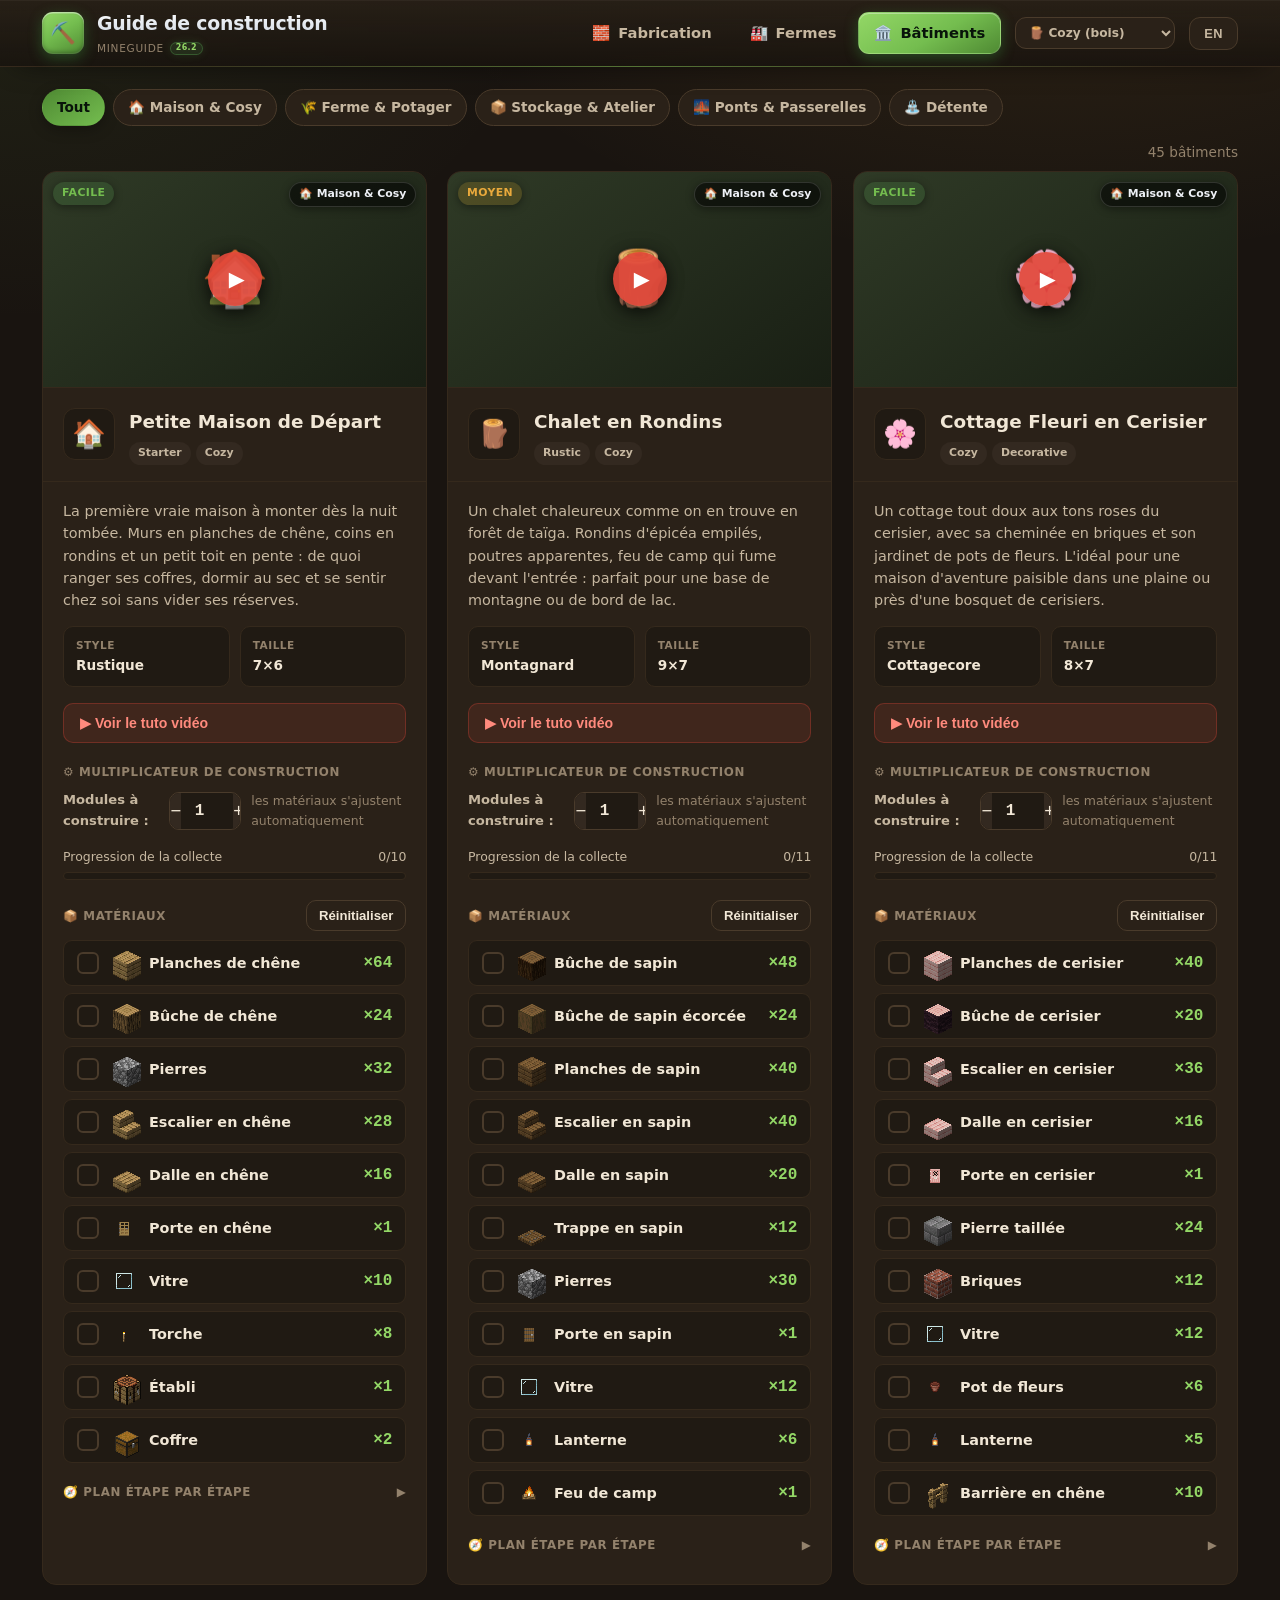
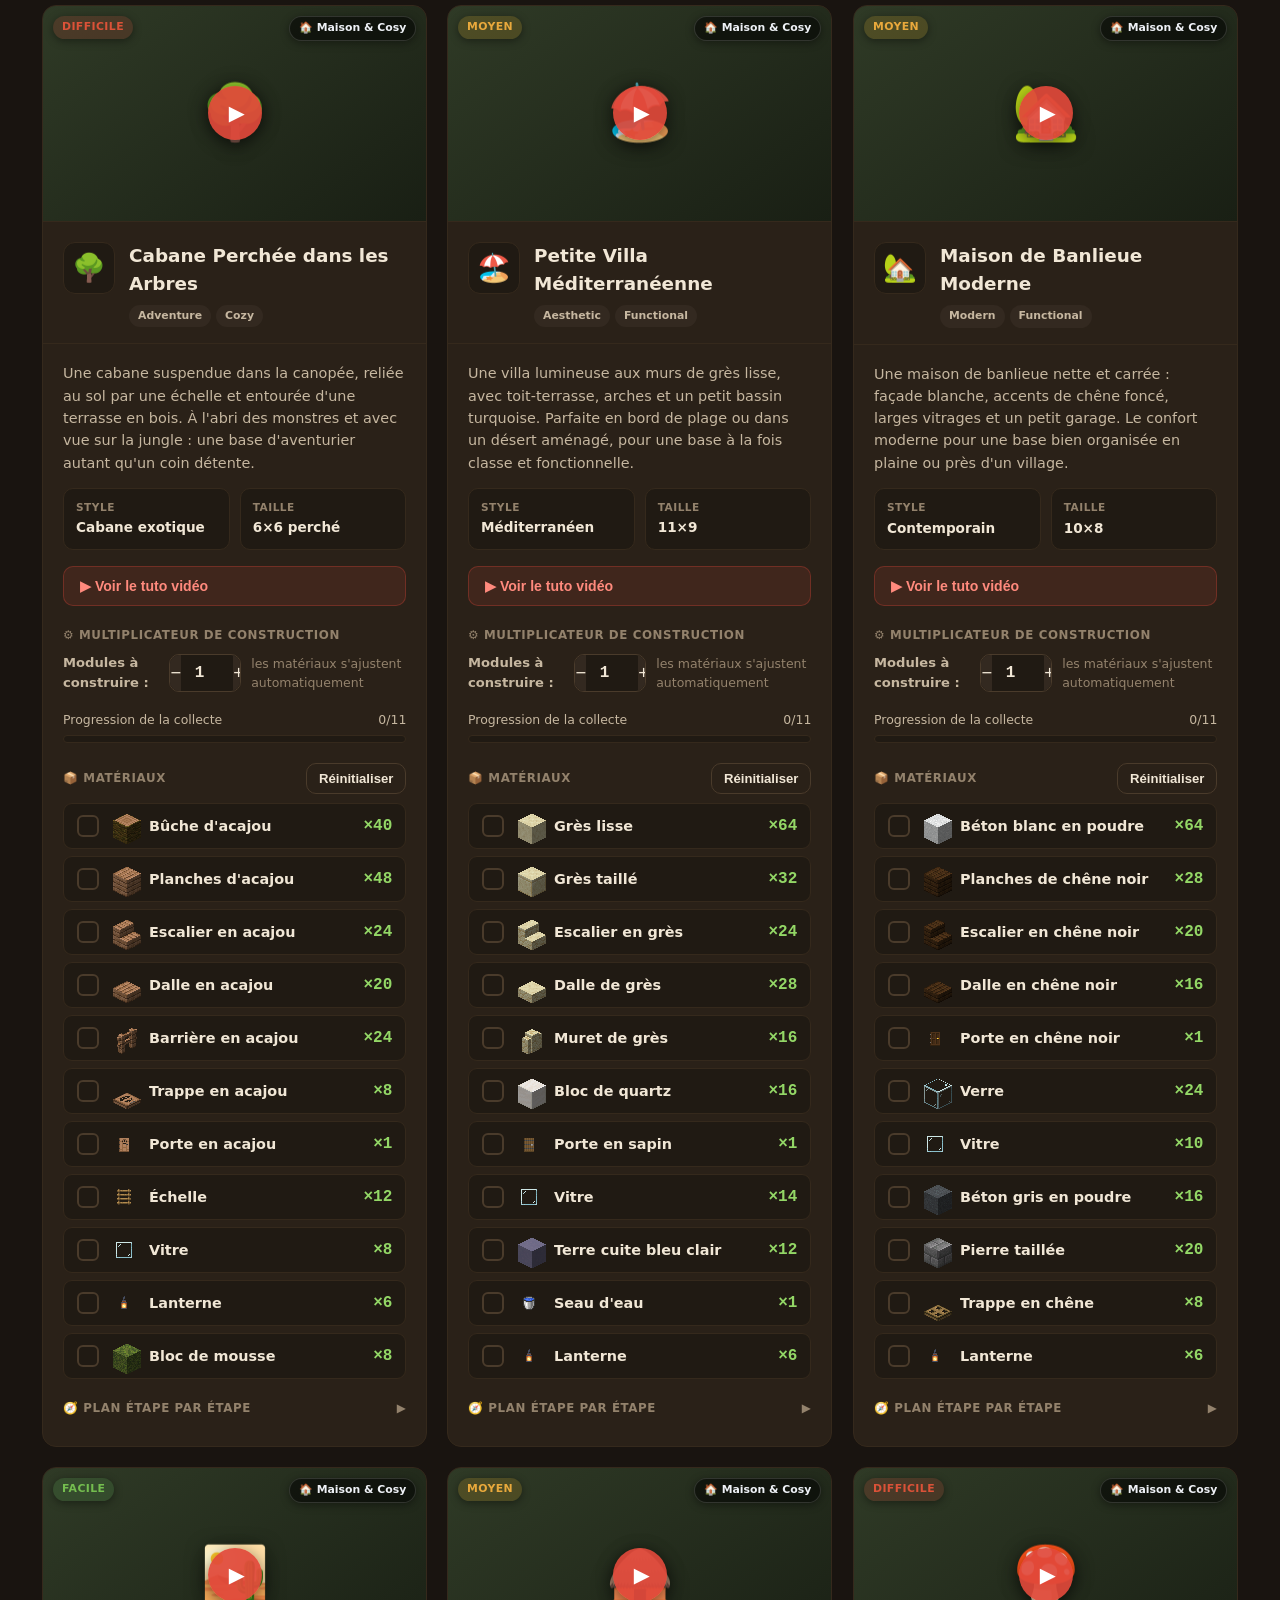
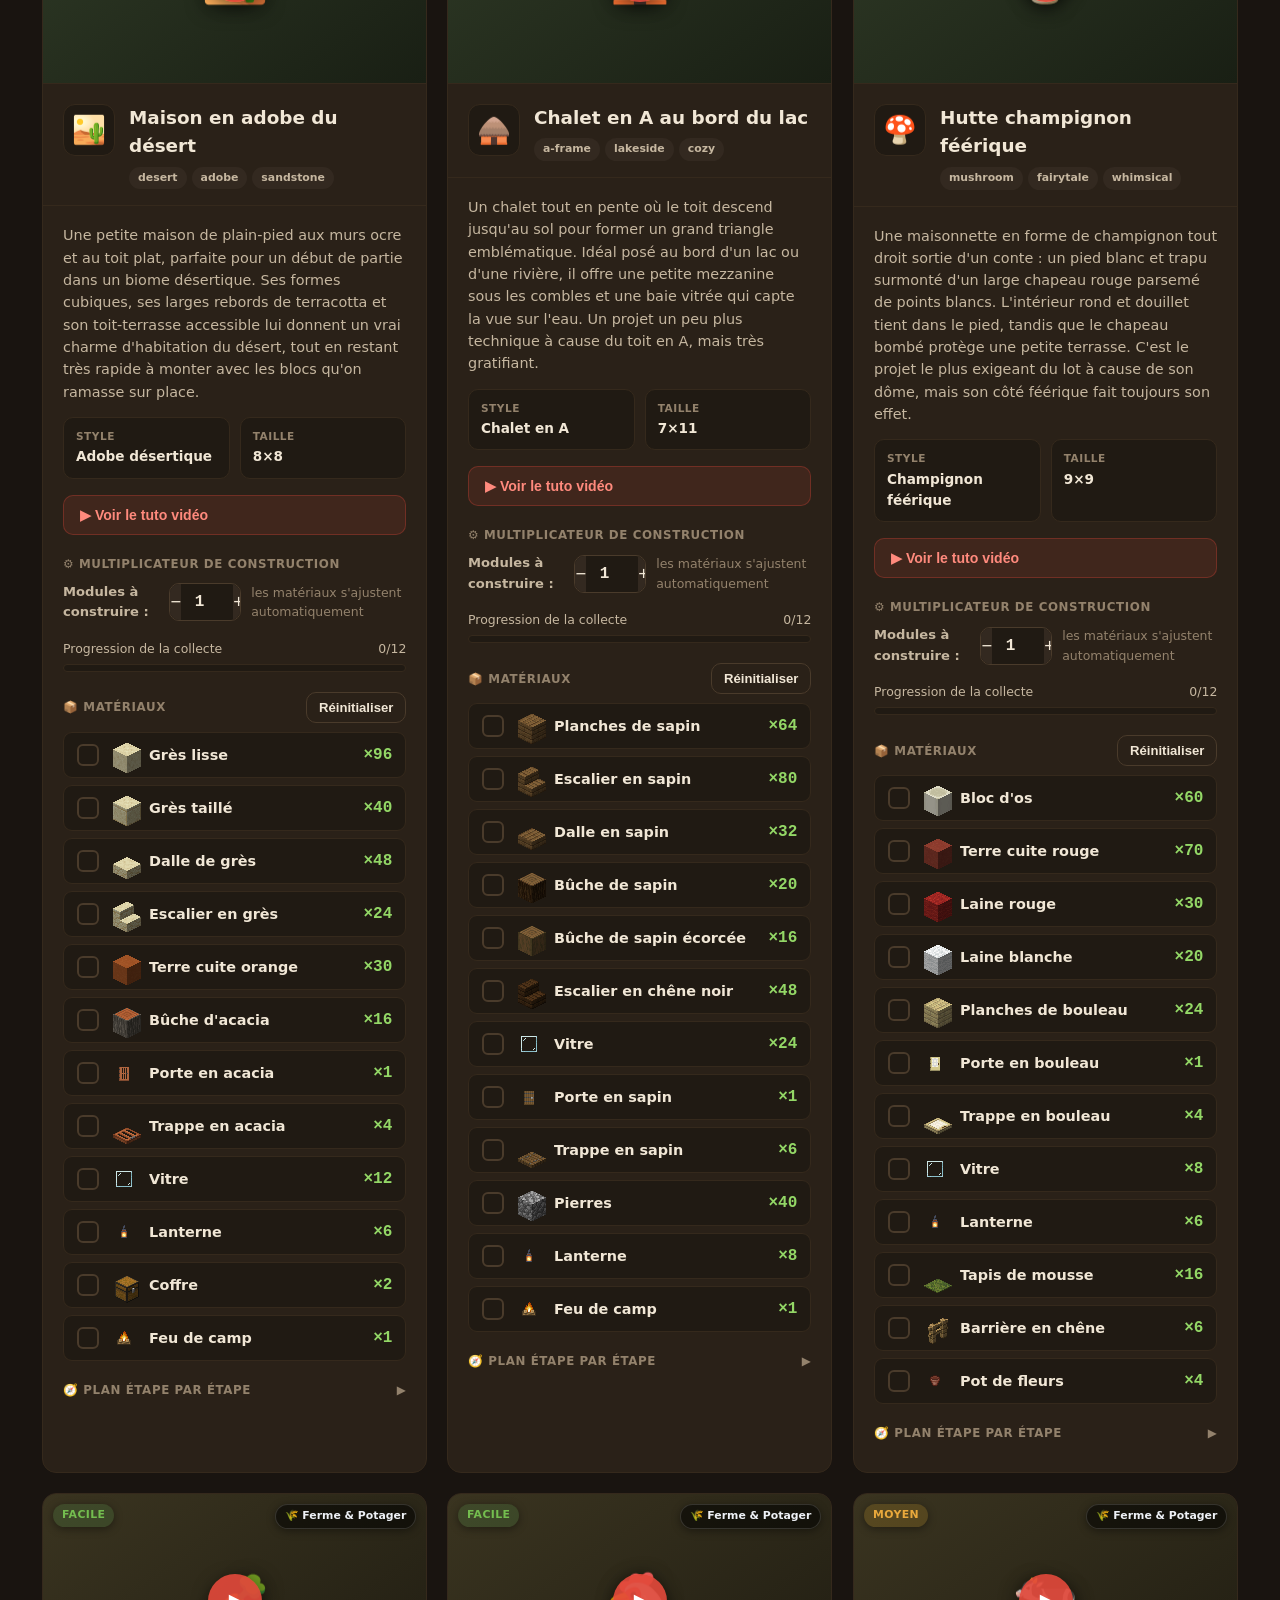
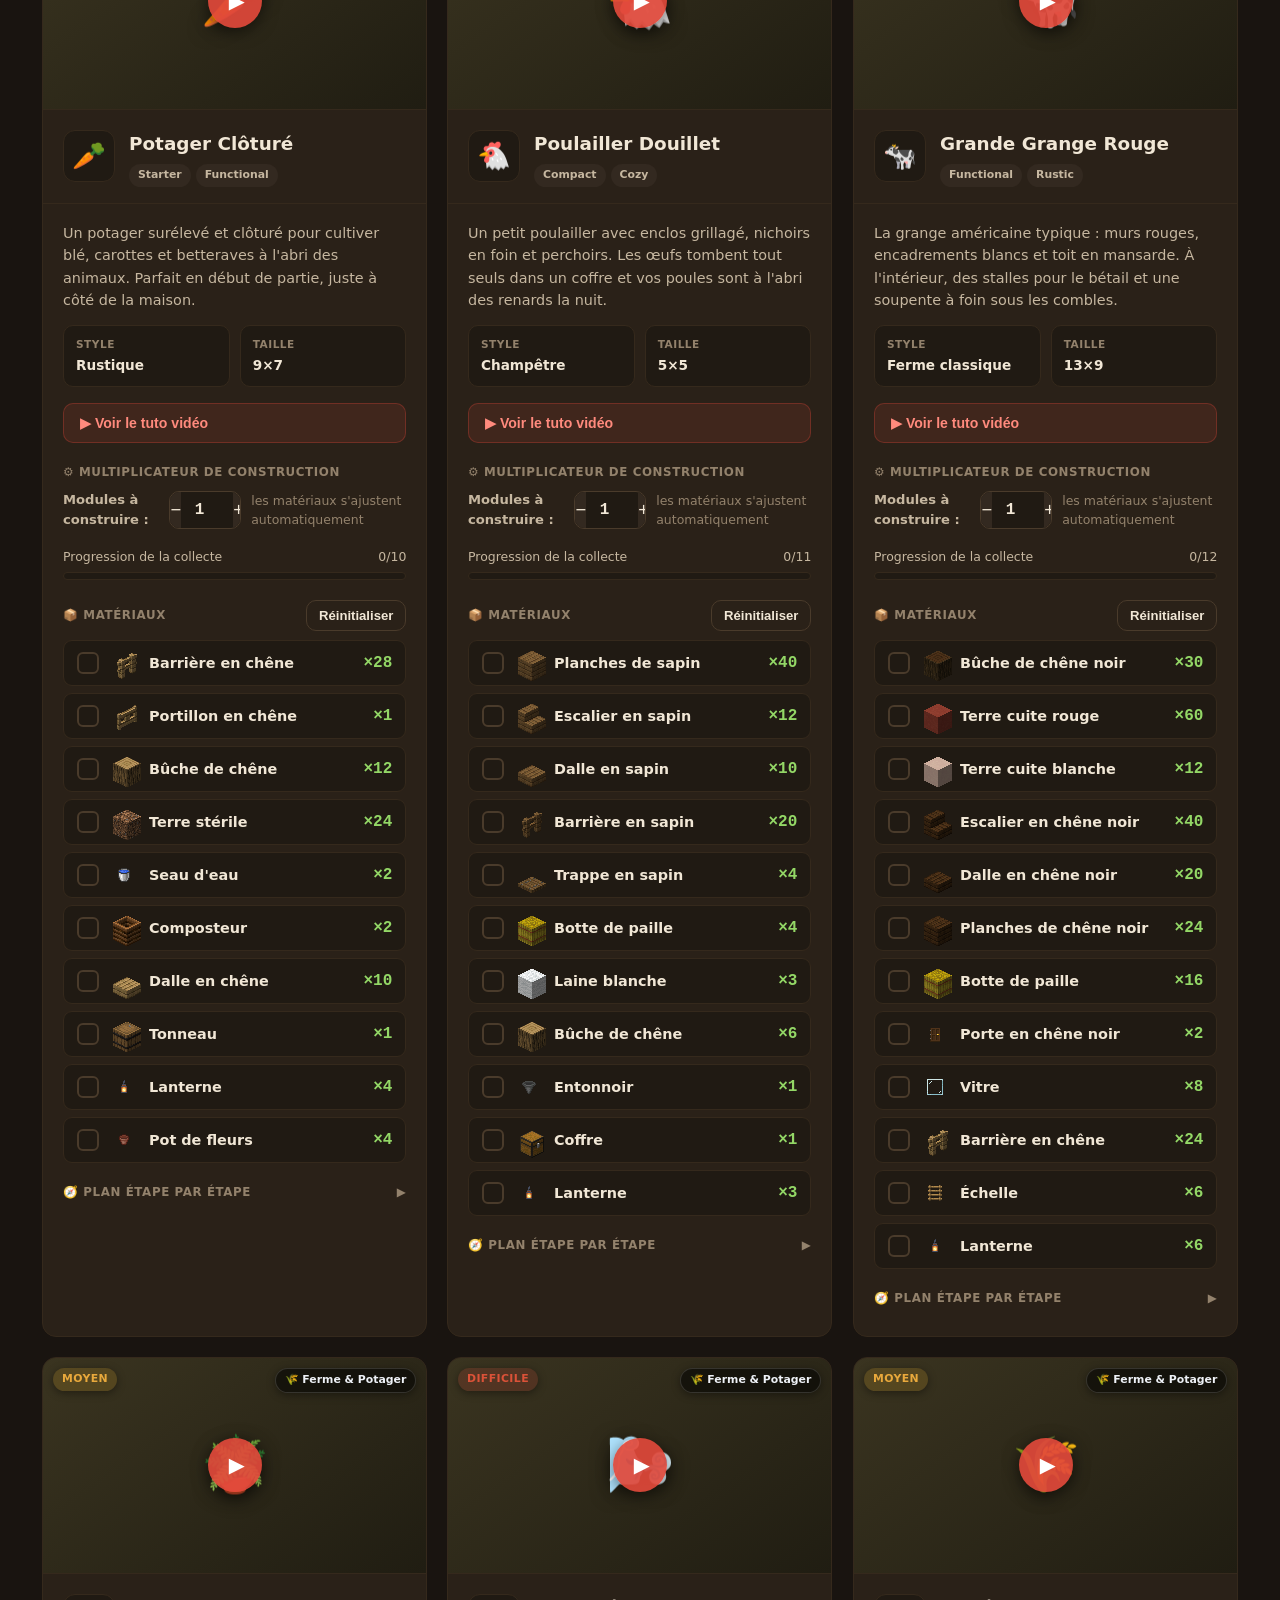
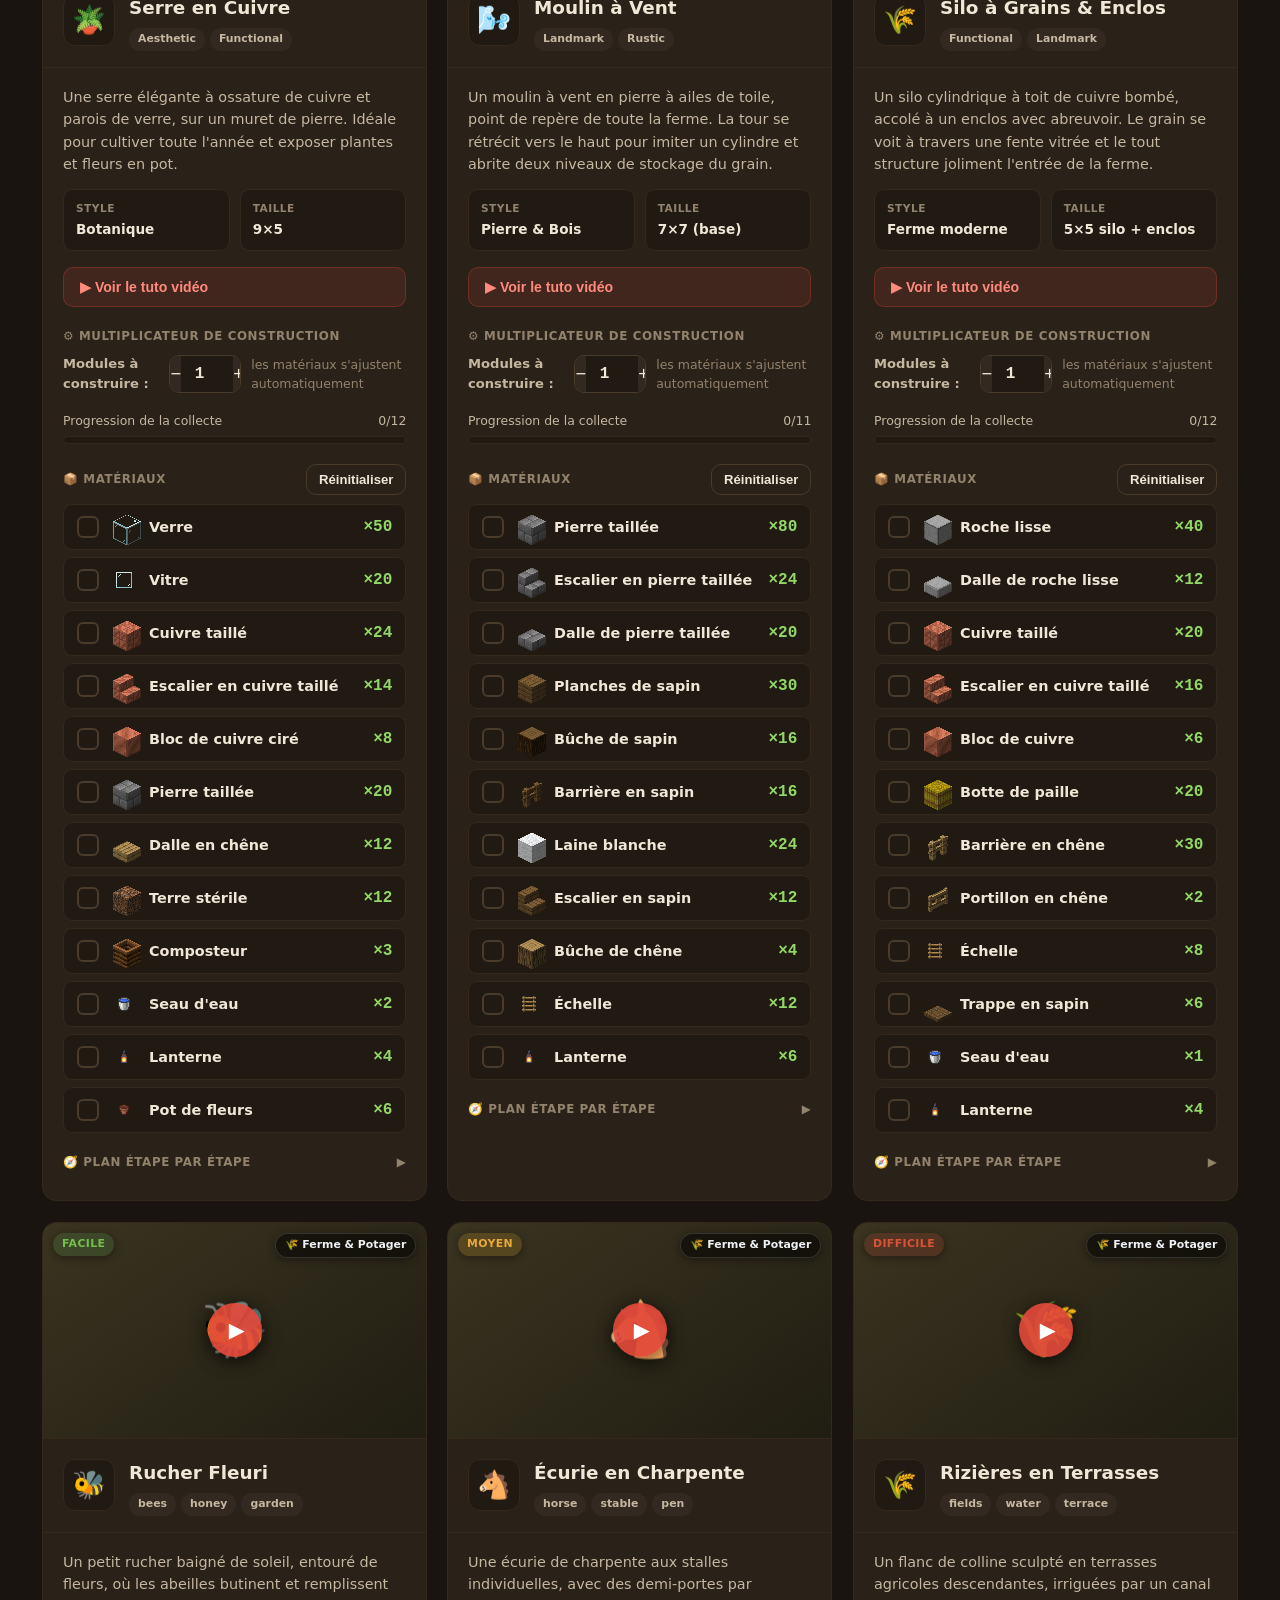
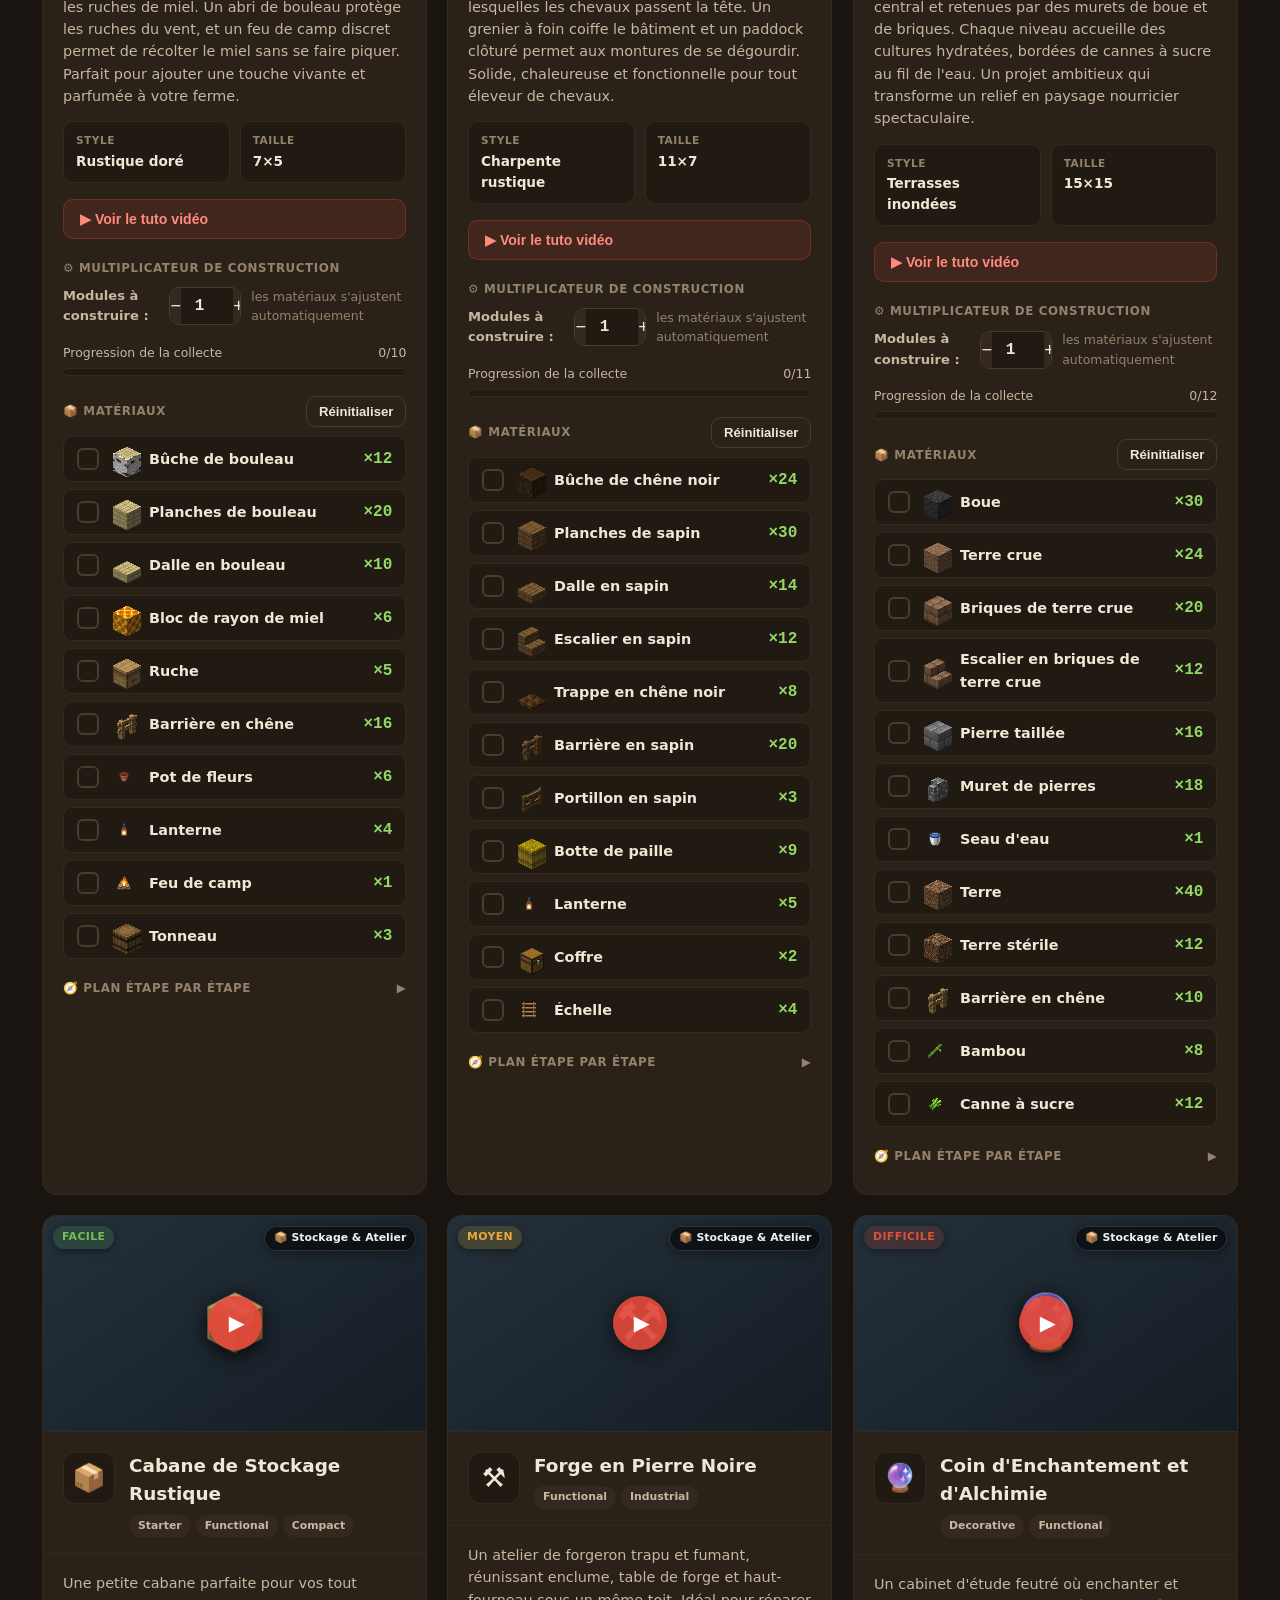
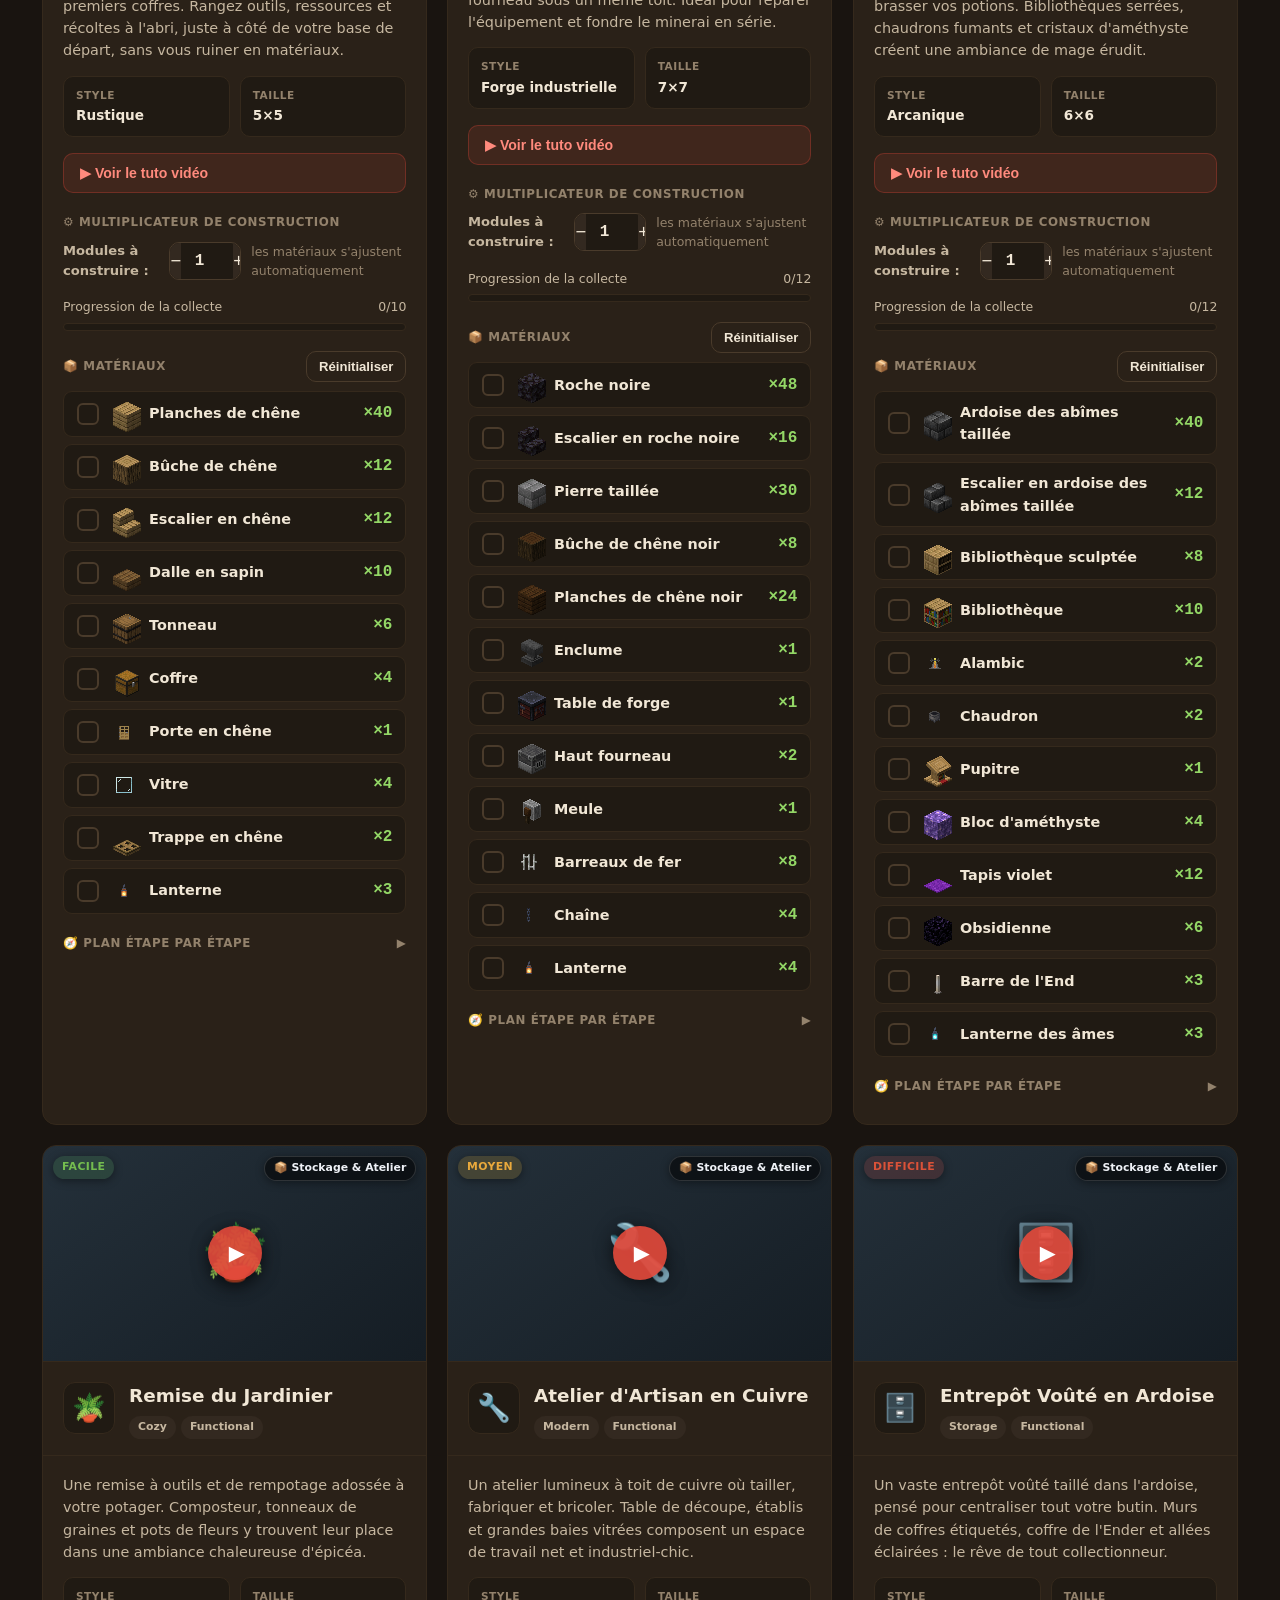
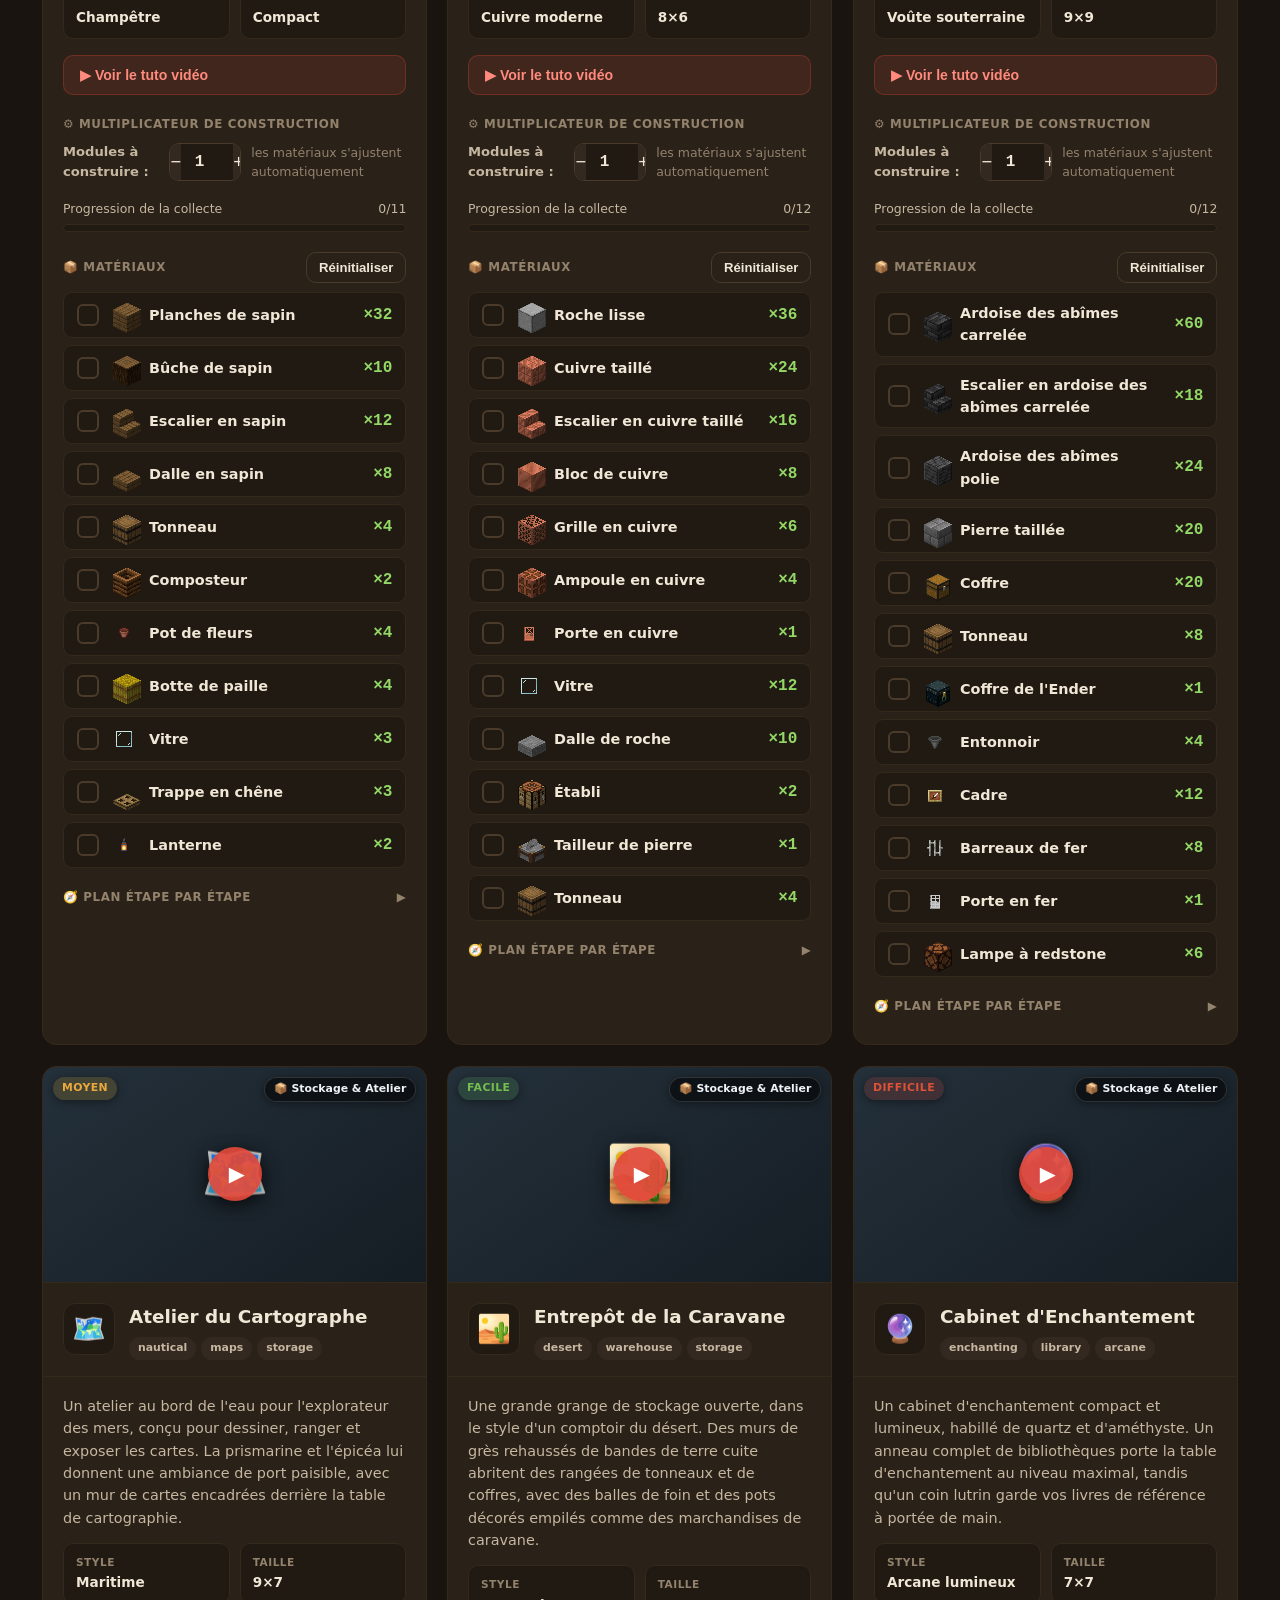
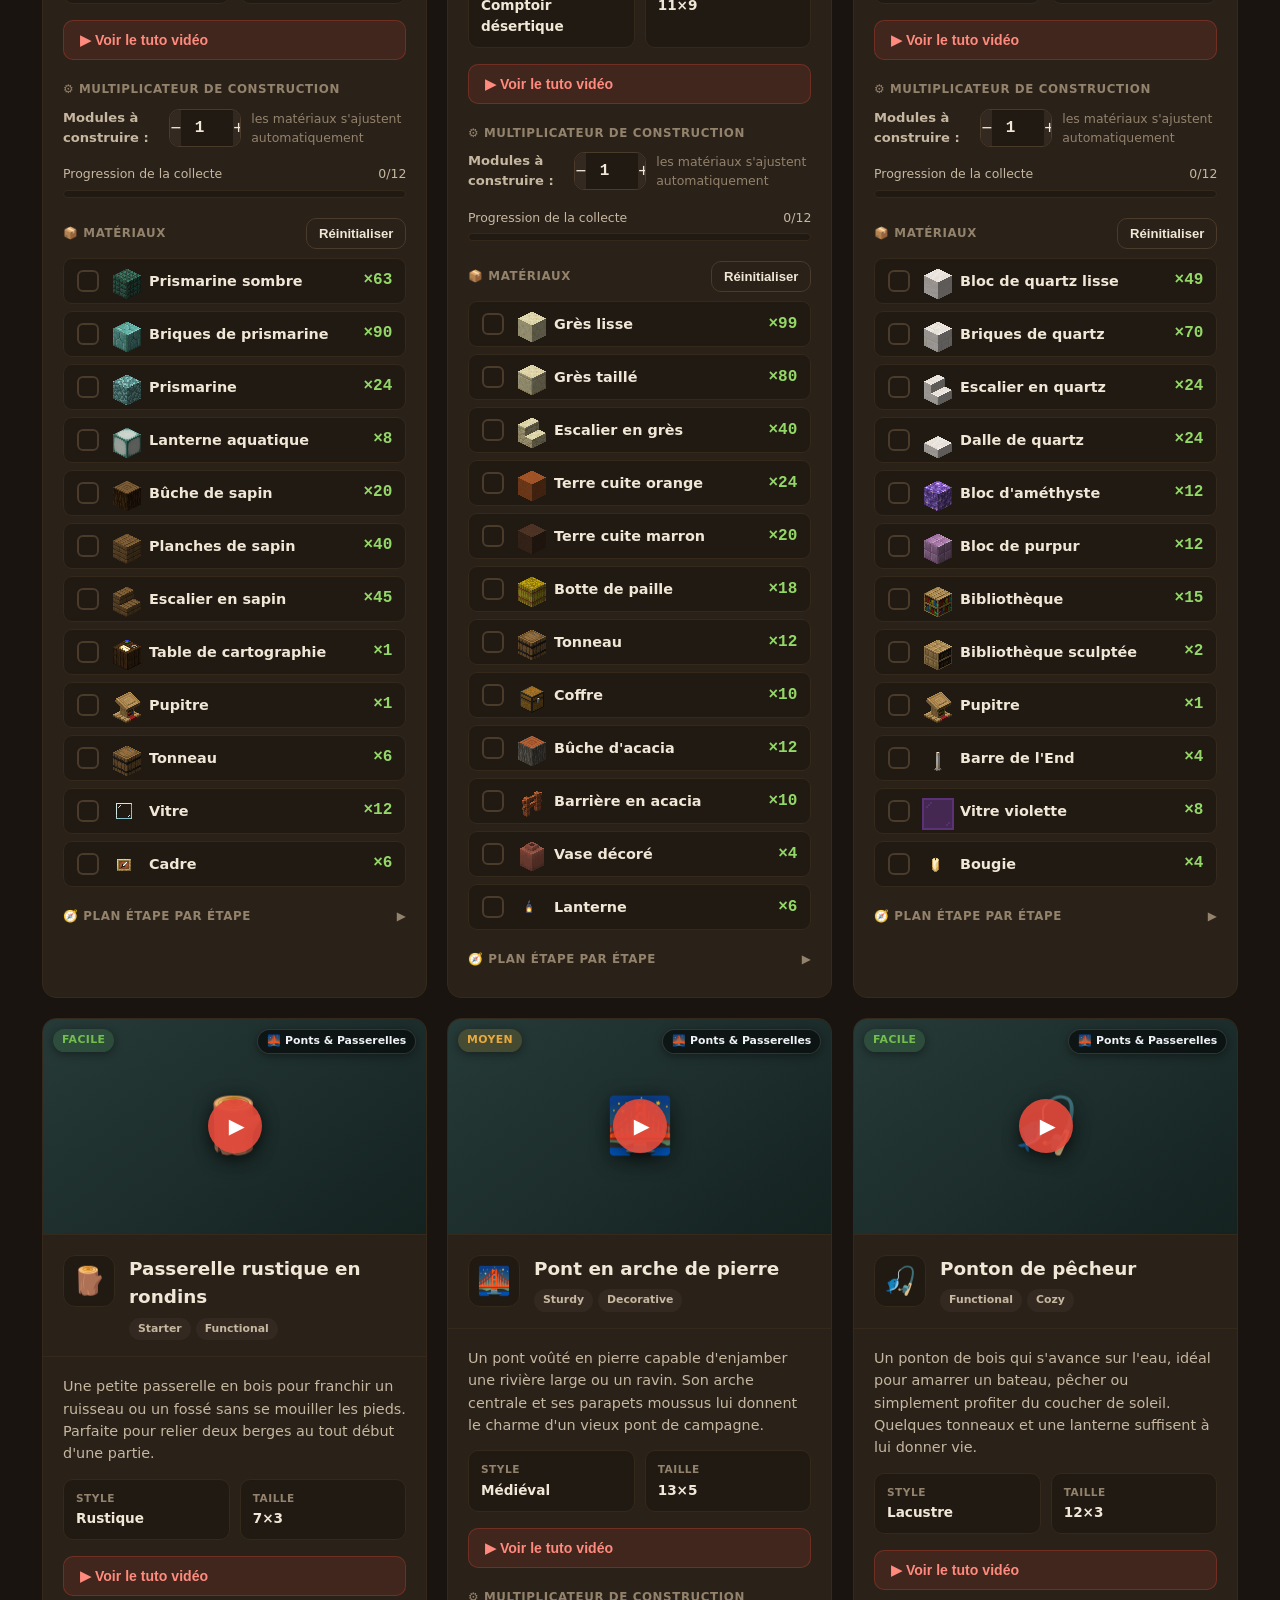
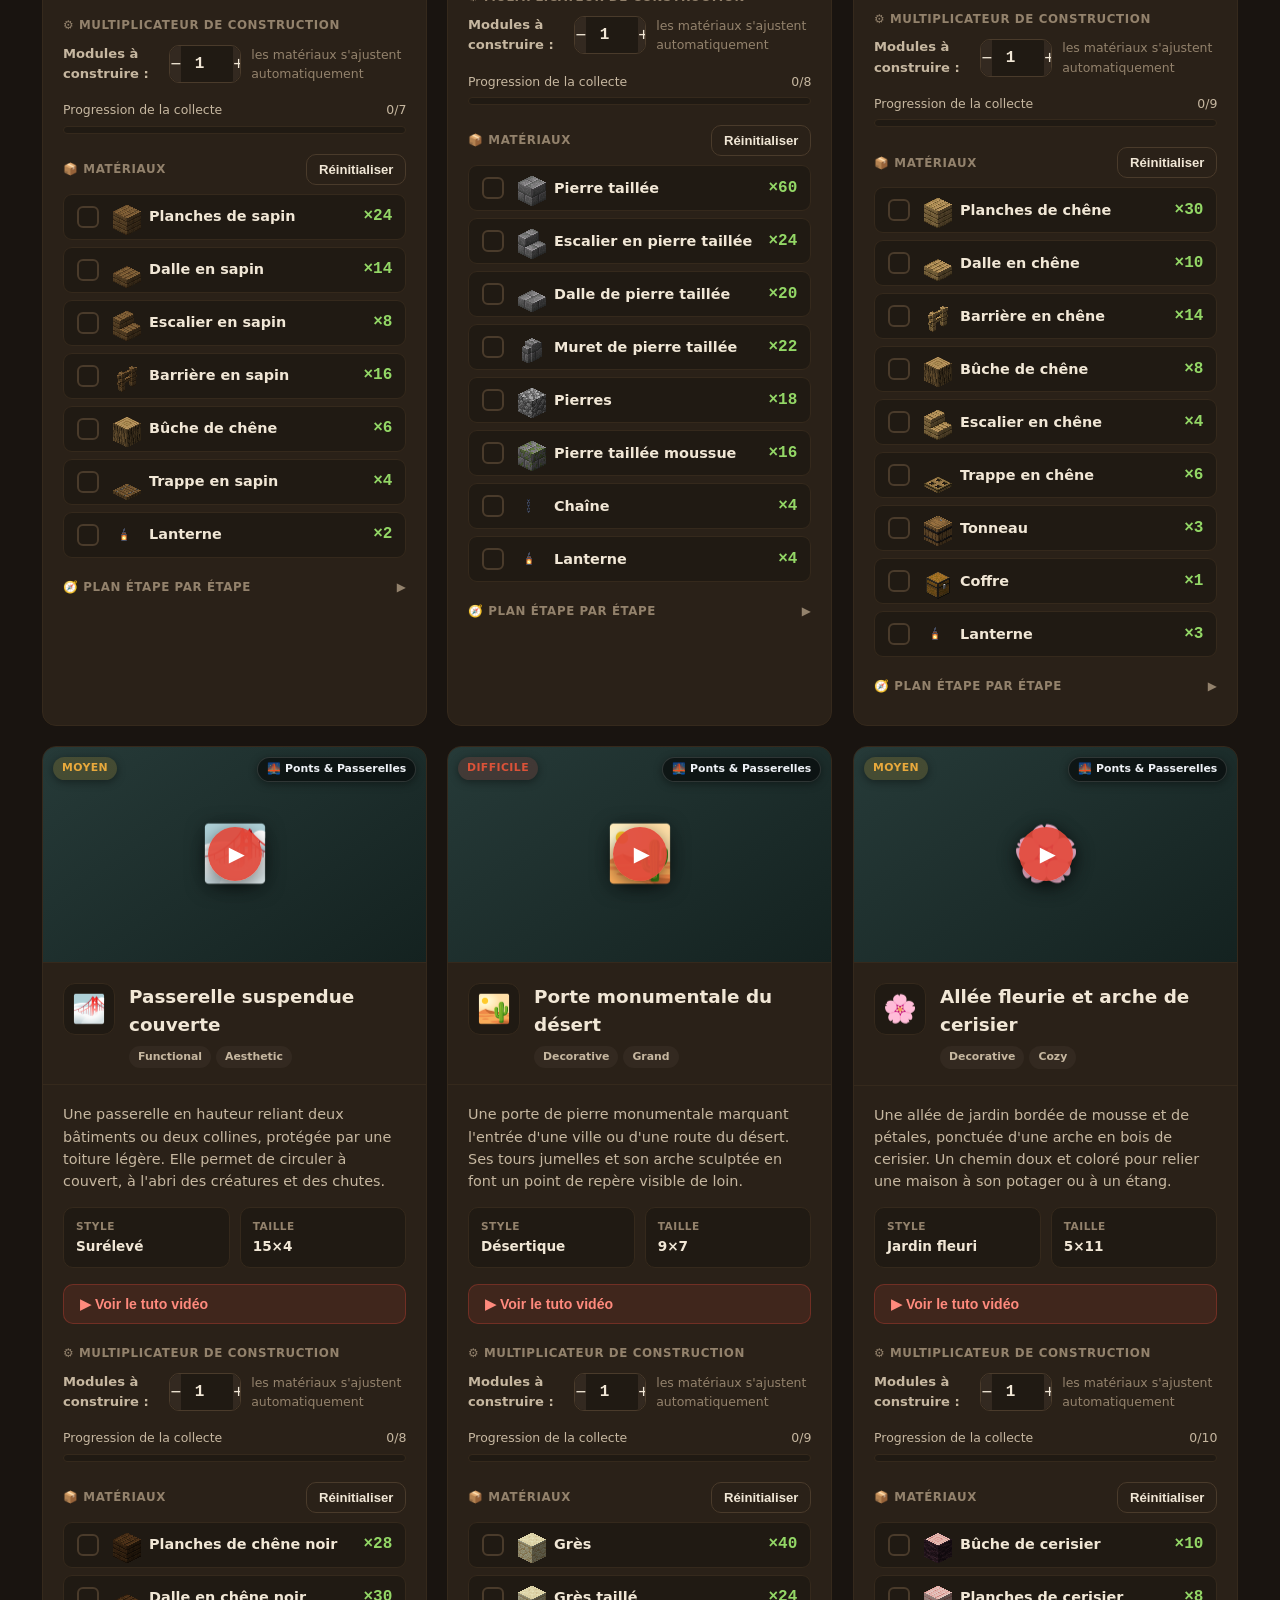
==== commit da4329da: "Direct build videos, 4 selectable color themes, +15 buildings (45 total) - Buildings now open a real" ====
--- a/buildings.html
+++ b/buildings.html
@@ -5,6 +5,7 @@
   <meta name="viewport" content="width=device-width, initial-scale=1.0">
   <title>MineGuide · Constructions Minecraft</title>
   <link rel="stylesheet" href="css/style.css">
+  <script>try{var _t=localStorage.getItem('mcguide.theme');if(_t&&_t!=='cozy')document.documentElement.setAttribute('data-theme',_t);}catch(e){}</script>
   <link rel="icon" href="data:image/svg+xml,<svg xmlns='http://www.w3.org/2000/svg' viewBox='0 0 100 100'><text y='.9em' font-size='90'>🏛️</text></svg>">
 </head>
 <body>
@@ -19,6 +20,7 @@
         <a href="index.html">🧱 <span class="lbl" data-i18n="nav_crafting">Fabrication</span></a>
         <a href="farms.html">🏭 <span class="lbl" data-i18n="nav_farms">Fermes</span></a>
         <a href="buildings.html" class="active">🏛️ <span class="lbl" data-i18n="nav_builds">Bâtiments</span></a>
+        <select class="theme-select" id="themeSelect" aria-label="Theme"></select>
         <button class="lang-btn" id="langToggle">EN</button>
       </nav>
     </div>
@@ -37,6 +39,11 @@
     <span data-i18n="made_by">Made by ever</span>
   </footer>
 
+  <!-- Modal (video) -->
+  <div class="modal-backdrop" id="modalBackdrop">
+    <div class="modal" id="modal"></div>
+  </div>
+
   <script src="data/items.js"></script>
   <script src="data/buildings.js"></script>
   <script src="js/i18n.js"></script>
--- a/css/style.css
+++ b/css/style.css
@@ -4,33 +4,40 @@
    ============================================================ */
 
 :root {
-  /* Surfaces */
-  --bg:            #14161a;
-  --bg-2:          #191c22;
-  --panel:         #21252e;
-  --panel-2:       #272c37;
-  --panel-hover:   #2e3541;
-  --border:        #363d4a;
-  --border-soft:   #2b313c;
-
-  /* Text */
-  --text:          #e7ebf0;
-  --text-dim:      #a3adba;
-  --text-faint:    #6b7482;
-
-  /* Accents — Minecraft grass green + emerald */
-  --green:         #5db85c;
-  --green-bright:  #7ed957;
-  --green-deep:    #3a8a3a;
-  --emerald:       #2ecc71;
-  --gold:          #f0b429;
-  --redstone:      #e0483a;
-  --diamond:       #4fd3c4;
+  /* Surfaces — warm candlelit oak & stone (cozy, still dark) */
+  --bg:            #191410;
+  --bg-2:          #201a13;
+  --panel:         #2a2118;
+  --panel-2:       #332920;
+  --panel-hover:   #3d3227;
+  --border:        #4a3b2b;
+  --border-soft:   #35291c;
+
+  /* Text — warm parchment / cream */
+  --text:          #f1e7d6;
+  --text-dim:      #c6b7a0;
+  --text-faint:    #93826c;
+
+  /* Accents — mossy grass green + torch honey + warm redstone */
+  --green:         #74bd4f;
+  --green-bright:  #93d766;
+  --green-deep:    #4f8a33;
+  --emerald:       #4ec98a;
+  --gold:          #e9a93c;
+  --redstone:      #db5238;
+  --diamond:       #56c6bd;
 
   /* Difficulty */
-  --easy:   #5db85c;
-  --medium: #f0b429;
-  --hard:   #e0483a;
+  --easy:   #74bd4f;
+  --medium: #e9a93c;
+  --hard:   #db5238;
+
+  /* Ambient glow + chrome (themeable) */
+  --glow-a:      rgba(233,169,60,.11);
+  --glow-b:      rgba(116,189,79,.07);
+  --header-top:  rgba(40,32,23,.92);
+  --header-bot:  rgba(24,19,14,.82);
+  --accent-line: rgba(116,189,79,.5);
 
   --radius:   14px;
   --radius-sm: 9px;
@@ -41,6 +48,39 @@
   --mono: "Consolas", "SF Mono", ui-monospace, monospace;
 }
 
+/* ============ Selectable themes (data-theme on <html>) ============ */
+/* default (no attribute) = Cozy warm. Below are the alternatives. */
+
+/* 1 — Classic: the original cool slate theme */
+:root[data-theme="classic"] {
+  --bg:#14161a; --bg-2:#191c22; --panel:#21252e; --panel-2:#272c37; --panel-hover:#2e3541; --border:#363d4a; --border-soft:#2b313c;
+  --text:#e7ebf0; --text-dim:#a3adba; --text-faint:#6b7482;
+  --green:#5db85c; --green-bright:#7ed957; --green-deep:#3a8a3a; --emerald:#2ecc71; --gold:#f0b429; --redstone:#e0483a; --diamond:#4fd3c4;
+  --easy:#5db85c; --medium:#f0b429; --hard:#e0483a;
+  --glow-a:rgba(93,184,92,.10); --glow-b:rgba(79,211,196,.06);
+  --header-top:rgba(25,28,34,.90); --header-bot:rgba(20,22,26,.80); --accent-line:rgba(93,184,92,.5);
+}
+
+/* 3 — Cherry & Honey: soft rose + honey gold on a dark plum base (ref image 1) */
+:root[data-theme="cherry"] {
+  --bg:#1e141a; --bg-2:#261b22; --panel:#32232d; --panel-2:#3c2b35; --panel-hover:#492f40; --border:#5a3b4c; --border-soft:#3e2a36;
+  --text:#f7e7ec; --text-dim:#d9bac5; --text-faint:#a6818f;
+  --green:#e28cb1; --green-bright:#f2a7c6; --green-deep:#b45f84; --emerald:#e89bb8; --gold:#f2b83e; --redstone:#e0655a; --diamond:#69c6c0;
+  --easy:#e28cb1; --medium:#f2b83e; --hard:#e0655a;
+  --glow-a:rgba(242,184,62,.12); --glow-b:rgba(226,140,177,.11);
+  --header-top:rgba(50,35,45,.92); --header-bot:rgba(30,20,26,.82); --accent-line:rgba(242,167,198,.5);
+}
+
+/* 4 — Meadow & Sand: sandy base + moss/lime green (ref image 2) */
+:root[data-theme="meadow"] {
+  --bg:#181712; --bg-2:#201e16; --panel:#292619; --panel-2:#333020; --panel-hover:#3d3927; --border:#4c4631; --border-soft:#353120;
+  --text:#eee7d2; --text-dim:#c5bc9d; --text-faint:#8f8567;
+  --green:#8fbf3f; --green-bright:#aad85e; --green-deep:#5f8a24; --emerald:#57c98a; --gold:#d9b84a; --redstone:#d0693a; --diamond:#56c6bd;
+  --easy:#8fbf3f; --medium:#d9b84a; --hard:#d0693a;
+  --glow-a:rgba(217,184,74,.10); --glow-b:rgba(143,191,63,.09);
+  --header-top:rgba(41,38,25,.92); --header-bot:rgba(24,23,18,.82); --accent-line:rgba(143,191,63,.5);
+}
+
 * { box-sizing: border-box; margin: 0; padding: 0; }
 
 html { scroll-behavior: smooth; }
@@ -48,9 +88,10 @@
 body {
   font-family: var(--font);
   background:
-    radial-gradient(1200px 600px at 80% -10%, rgba(93,184,92,.10), transparent 60%),
-    radial-gradient(900px 500px at 0% 0%, rgba(79,211,196,.06), transparent 55%),
+    radial-gradient(1100px 620px at 82% -12%, var(--glow-a), transparent 60%),
+    radial-gradient(950px 520px at 0% 4%, var(--glow-b), transparent 55%),
     var(--bg);
+  background-attachment: fixed;
   color: var(--text);
   line-height: 1.55;
   min-height: 100vh;
@@ -66,15 +107,16 @@
 
 header.topbar {
   position: sticky; top: 0; z-index: 40;
-  background: linear-gradient(180deg, rgba(25,28,34,.90), rgba(20,22,26,.80));
+  background: linear-gradient(180deg, var(--header-top), var(--header-bot));
   backdrop-filter: blur(14px);
+  transition: background-color .35s ease;
   -webkit-backdrop-filter: blur(14px);
   border-bottom: 1px solid var(--border-soft);
   box-shadow: inset 0 1px 0 rgba(255,255,255,.04), 0 10px 30px -18px rgba(0,0,0,.8);
 }
 header.topbar::after {
   content: ""; position: absolute; left: 0; right: 0; bottom: -1px; height: 1px;
-  background: linear-gradient(90deg, transparent 8%, rgba(93,184,92,.55), rgba(126,217,87,.35), transparent 92%);
+  background: linear-gradient(90deg, transparent 8%, var(--accent-line), transparent 92%);
   pointer-events: none;
 }
 .topbar .wrap {
@@ -511,6 +553,15 @@
 }
 .lang-btn:hover { background: var(--panel-hover); color: var(--text); border-color: var(--green); transform: translateY(-1px); box-shadow: 0 0 0 3px rgba(93,184,92,.12); }
 .lang-btn:active { transform: translateY(0); box-shadow: none; }
+.theme-select {
+  margin-left: 8px; padding: 7px 9px; border-radius: 11px;
+  border: 1px solid var(--border); background: var(--panel);
+  color: var(--text-dim); font-weight: 700; font-size: .76rem; font-family: var(--font);
+  cursor: pointer; transition: all .16s; max-width: 160px;
+}
+.theme-select:hover { background: var(--panel-hover); color: var(--text); border-color: var(--green); transform: translateY(-1px); }
+.theme-select:focus { outline: none; border-color: var(--green); box-shadow: 0 0 0 3px rgba(120,180,90,.14); }
+.theme-select option { background: var(--panel-2); color: var(--text); font-weight: 600; }
 
 /* ---------- Farm thumbnail ---------- */
 .fc-thumb-wrap { position: relative; width: 100%; aspect-ratio: 16 / 9; overflow: hidden; cursor: pointer;
@@ -539,6 +590,43 @@
 .fc-thumb-wrap.bcat-relax     { background: linear-gradient(145deg, #223642, #131f27); }
 .fc-thumb-wrap.noimg .fc-thumb-fallback { filter: drop-shadow(0 4px 10px rgba(0,0,0,.45)); }
 
+/* ---------- Motion & transitions ---------- */
+body { transition: opacity .22s ease, background-color .35s ease, color .3s ease; }
+body.page-leaving { opacity: 0; }
+/* smooth theme-switch colour fade on surfaces that have no hover transition */
+.fc-metrics .metric, .checklist, .prog-bar, footer.foot, .item-icon {
+  transition: background-color .3s ease, border-color .3s ease, color .3s ease;
+}
+
+@keyframes pageIn { from { opacity: 0; transform: translateY(9px); } to { opacity: 1; transform: none; } }
+@keyframes cardIn { from { opacity: 0; transform: translateY(7px) scale(.985); } to { opacity: 1; transform: none; } }
+@keyframes topIn  { from { opacity: 0; transform: translateY(-7px); } to { opacity: 1; transform: none; } }
+
+header.topbar { animation: topIn .5s cubic-bezier(.22,.61,.36,1) both; }
+main.wrap     { animation: pageIn .5s cubic-bezier(.22,.61,.36,1) both; }
+
+.item-card { animation: cardIn .3s ease both; }
+.farm-card { animation: cardIn .5s cubic-bezier(.22,.61,.36,1) both; }
+.farm-card:nth-child(2) { animation-delay: .05s; }
+.farm-card:nth-child(3) { animation-delay: .10s; }
+.farm-card:nth-child(4) { animation-delay: .15s; }
+.farm-card:nth-child(5) { animation-delay: .20s; }
+.farm-card:nth-child(6) { animation-delay: .24s; }
+.farm-card:nth-child(n+7) { animation-delay: .28s; }
+
+.tag { transition: background .16s ease, color .16s ease, border-color .16s ease, transform .16s ease, box-shadow .16s ease; }
+.tag.active { box-shadow: 0 4px 14px rgba(0,0,0,.28); }
+.check-row { transition: background .16s ease, border-color .16s ease, transform .1s ease; }
+.check-row:active { transform: scale(.99); }
+
+@media (prefers-reduced-motion: reduce) {
+  *, *::before, *::after {
+    animation-duration: .001ms !important; animation-iteration-count: 1 !important;
+    transition-duration: .001ms !important; scroll-behavior: auto !important;
+  }
+  body.page-leaving { opacity: 1; }
+}
+
 /* ---------- Responsive ---------- */
 @media (max-width: 860px) {
   .shop-layout { grid-template-columns: 1fr; }
